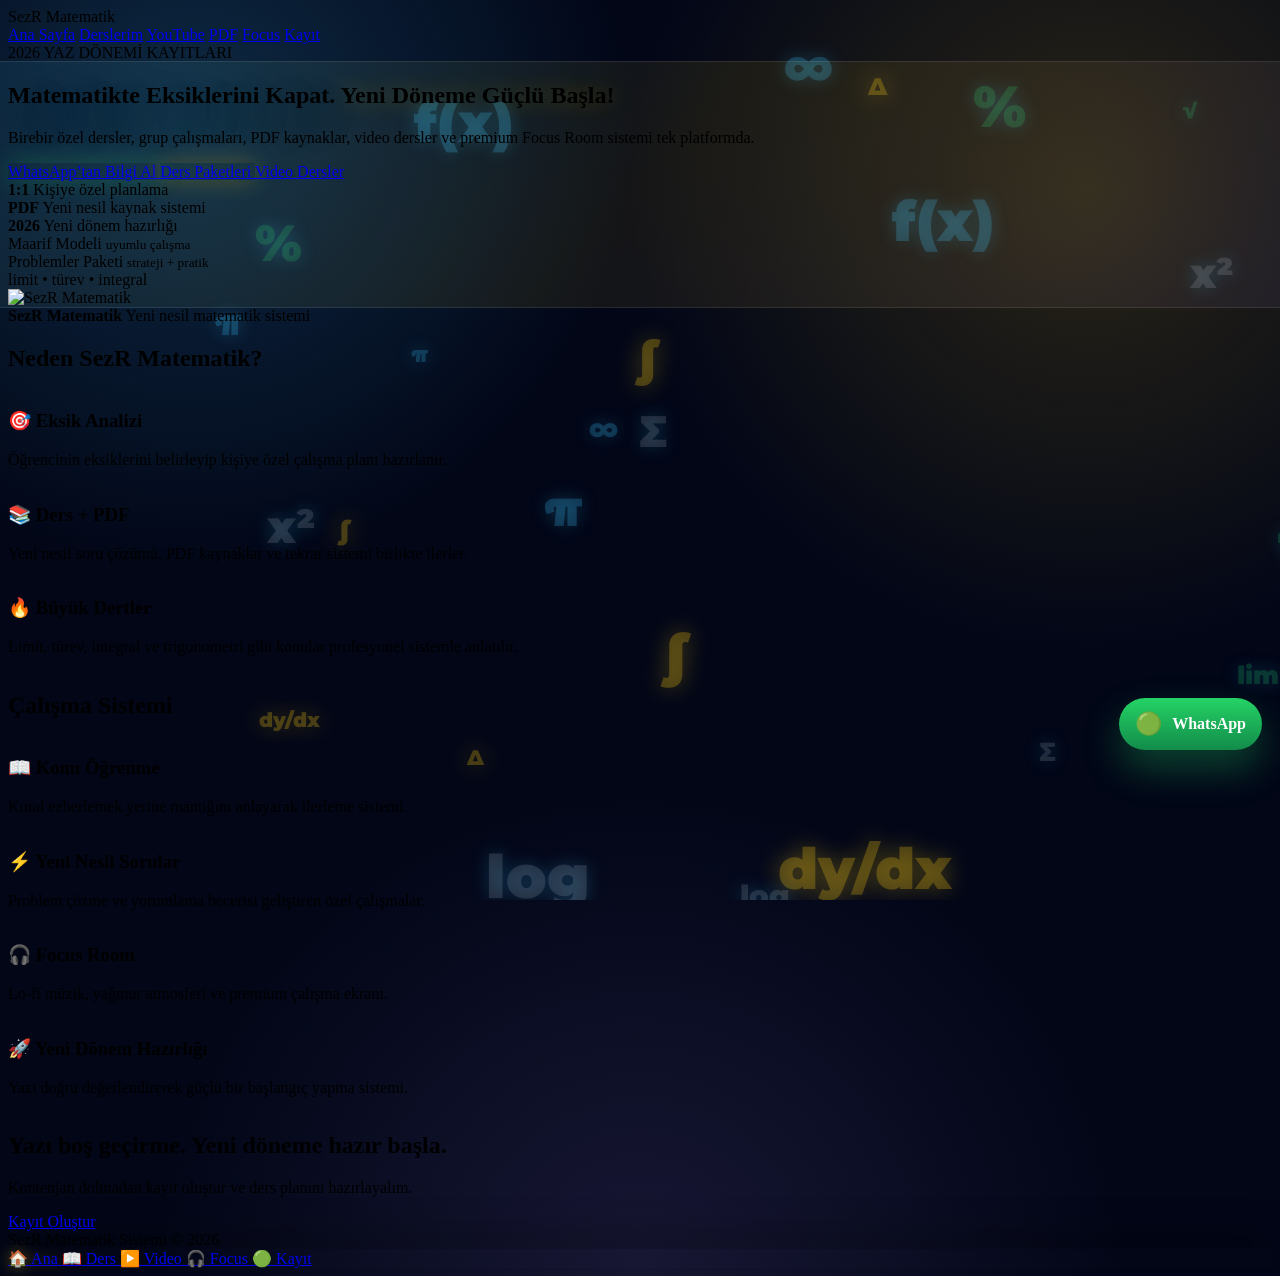
==== index.html @ 98def7a9 "Add files via upload" ====
<!DOCTYPE html>
<html lang="tr">
<head>
<meta charset="UTF-8">
<meta name="viewport" content="width=device-width, initial-scale=1.0">
<title>SezR Matematik | Premium Sistem</title>

<link rel="manifest" href="manifest.json">
<link rel="icon" type="image/png" href="favicon.png">

<meta name="theme-color" content="#020617">

<meta property="og:title" content="SezR Matematik | Yaz Dersleri">
<meta property="og:description" content="Matematikte eksiklerini kapat, yeni döneme güçlü başla.">
<meta property="og:type" content="website">

<link rel="preconnect" href="https://fonts.googleapis.com">
<link href="https://fonts.googleapis.com/css2?family=Inter:wght@400;600;700;800;900&family=Montserrat:wght@700;800;900&display=swap" rel="stylesheet">

<link rel="stylesheet" href="style.css">
<link rel="stylesheet" href="premium-upgrade.css">

</head>
<body>

<div class="container">

<header class="topbar">
<div class="logo">Sez<span>R</span> Matematik</div>

<nav class="nav">
<a class="active" href="index.html">Ana Sayfa</a>
<a href="dersler.html">Derslerim</a>
<a href="youtube.html">YouTube</a>
<a href="pdf.html">PDF</a>
<a href="focus.html">Focus</a>
<a href="iletisim.html">Kayıt</a>
</nav>
</header>

<section class="premium-hero hero">

<div class="hero-copy">

<div class="badge">
2026 YAZ DÖNEMİ KAYITLARI
</div>

<h1>
Matematikte Eksiklerini Kapat.
<span class="gold">Yeni Döneme Güçlü Başla!</span>
</h1>

<p class="lead">
Birebir özel dersler, grup çalışmaları, PDF kaynaklar,
video dersler ve premium Focus Room sistemi tek platformda.
</p>

<div class="actions">

<a class="btn green"
href="https://wa.me/905058266949?text=Merhaba%20SezR%20Matematik%20dersleri%20hakk%C4%B1nda%20bilgi%20almak%20istiyorum">
WhatsApp’tan Bilgi Al
</a>

<a class="btn gold" href="dersler.html">
Ders Paketleri
</a>

<a class="btn red" href="youtube.html">
Video Dersler
</a>

</div>

<div class="hero-trust">

<div class="trust-pill">
<b>1:1</b>
<span>Kişiye özel planlama</span>
</div>

<div class="trust-pill">
<b>PDF</b>
<span>Yeni nesil kaynak sistemi</span>
</div>

<div class="trust-pill">
<b>2026</b>
<span>Yeni dönem hazırlığı</span>
</div>

</div>

</div>

<div class="hero-visual">

<div class="math-halo"></div>

<div class="float-card one">
Maarif Modeli
<small>uyumlu çalışma</small>
</div>

<div class="float-card two">
Problemler Paketi
<small>strateji + pratik</small>
</div>

<div class="float-card three">
limit • türev • integral
</div>

<div class="profile-card">
<img src="profil.jpg" alt="SezR Matematik">

<div class="profile-caption">
<div>
<strong>SezR Matematik</strong>
<span>Yeni nesil matematik sistemi</span>
</div>

<div class="live-dot"></div>
</div>

</div>

</div>

</section>

<section class="home-section">

<h2 class="section-title">
Neden SezR Matematik?
</h2>

<div class="grid three">

<div class="card">
<h3>🎯 Eksik Analizi</h3>
<p>
Öğrencinin eksiklerini belirleyip kişiye özel çalışma planı hazırlanır.
</p>
</div>

<div class="card">
<h3>📚 Ders + PDF</h3>
<p>
Yeni nesil soru çözümü, PDF kaynaklar ve tekrar sistemi birlikte ilerler.
</p>
</div>

<div class="card">
<h3>🔥 Büyük Dertler</h3>
<p>
Limit, türev, integral ve trigonometri gibi konular profesyonel sistemle anlatılır.
</p>
</div>

</div>

</section>

<section class="home-section">

<h2 class="section-title">
Çalışma Sistemi
</h2>

<div class="grid two">

<div class="card">
<h3>📖 Konu Öğrenme</h3>
<p>
Kural ezberlemek yerine mantığını anlayarak ilerleme sistemi.
</p>
</div>

<div class="card">
<h3>⚡ Yeni Nesil Sorular</h3>
<p>
Problem çözme ve yorumlama becerisi geliştiren özel çalışmalar.
</p>
</div>

<div class="card">
<h3>🎧 Focus Room</h3>
<p>
Lo-fi müzik, yağmur atmosferi ve premium çalışma ekranı.
</p>
</div>

<div class="card">
<h3>🚀 Yeni Dönem Hazırlığı</h3>
<p>
Yazı doğru değerlendirerek güçlü bir başlangıç yapma sistemi.
</p>
</div>

</div>

</section>

<section class="home-section">

<div class="cta-band">

<div>
<h2>
Yazı boş geçirme.
Yeni döneme hazır başla.
</h2>

<p>
Kontenjan dolmadan kayıt oluştur ve ders planını hazırlayalım.
</p>
</div>

<div class="actions">
<a class="btn" href="iletisim.html">
Kayıt Oluştur
</a>
</div>

</div>

</section>

<footer class="footer">
SezR Matematik Sistemi © 2026
</footer>

</div>

<nav class="quick">

<a class="active" href="index.html">
<span>🏠</span>
Ana
</a>

<a href="dersler.html">
<span>📖</span>
Ders
</a>

<a href="youtube.html">
<span>▶️</span>
Video
</a>

<a href="focus.html">
<span>🎧</span>
Focus
</a>

<a href="iletisim.html">
<span>🟢</span>
Kayıt
</a>

</nav>

<script src="app.js"></script>
<script src="premium-upgrade.js"></script>

</body>
</html>
---- premium-upgrade.css ----
/* =========================================================
   SezR Matematik - Premium Upgrade Pack
   Mevcut style.css'i silmeden EK DOSYA olarak kullan.
   Dosya adı: premium-upgrade.css
   ========================================================= */

:root{
  --sezr-gold:#facc15;
  --sezr-blue:#38bdf8;
  --sezr-green:#25d366;
  --sezr-pink:#fb7185;
  --sezr-violet:#a78bfa;
}

/* sayfa arka planını daha sinematik yapar */
body{
  background:
    radial-gradient(circle at 15% 10%,rgba(56,189,248,.20),transparent 28%),
    radial-gradient(circle at 85% 15%,rgba(250,204,21,.16),transparent 30%),
    radial-gradient(circle at 50% 100%,rgba(167,139,250,.13),transparent 34%),
    #020617 !important;
}

/* premium matematik parçacıkları */
.sezr-particles{
  position:fixed;
  inset:0;
  pointer-events:none;
  z-index:0;
  overflow:hidden;
}

.sezr-particle{
  position:absolute;
  color:rgba(255,255,255,.12);
  font-family:Montserrat,Inter,sans-serif;
  font-weight:900;
  text-shadow:0 0 18px rgba(56,189,248,.22);
  animation:sezrFloat var(--dur,16s) ease-in-out infinite;
}

.sezr-particle.gold{color:rgba(250,204,21,.25)}
.sezr-particle.blue{color:rgba(56,189,248,.23)}
.sezr-particle.green{color:rgba(37,211,102,.20)}

@keyframes sezrFloat{
  0%,100%{transform:translate3d(0,0,0) rotate(0deg);opacity:.22}
  50%{transform:translate3d(var(--x,24px),var(--y,-36px),0) rotate(var(--r,12deg));opacity:.72}
}

/* mouse ışığı */
.sezr-mouse-glow{
  position:fixed;
  width:420px;
  height:420px;
  left:0;
  top:0;
  border-radius:50%;
  pointer-events:none;
  z-index:1;
  background:radial-gradient(circle,rgba(56,189,248,.16),rgba(250,204,21,.08),transparent 68%);
  filter:blur(18px);
  transform:translate(-50%,-50%);
  opacity:0;
  transition:opacity .35s ease;
}

/* hero alanı premium his */
.hero,
.premium-hero{
  position:relative;
  z-index:2;
}

.hero::before,
.premium-hero::before{
  content:"";
  position:absolute;
  inset:6% -4%;
  z-index:-1;
  border-radius:46px;
  background:linear-gradient(135deg,rgba(56,189,248,.10),rgba(250,204,21,.08),rgba(167,139,250,.08));
  border:1px solid rgba(255,255,255,.09);
  filter:blur(.2px);
}

/* başlık parıltısı */
h1{
  text-shadow:0 16px 52px rgba(0,0,0,.36);
}

.gold,
.logo span{
  text-shadow:0 0 24px rgba(250,204,21,.32);
}

/* kart hoverları */
.card,
.video-card,
.focus-video-stage,
.focus-control-card,
.focus-input-card,
.focus-library-card,
.focus-player-card,
.focus-side-panel,
.topbar,
.footer{
  position:relative;
  overflow:hidden;
}

.card::before,
.video-card::before,
.focus-video-stage::before,
.focus-control-card::before,
.focus-input-card::before,
.focus-library-card::before{
  content:"";
  position:absolute;
  inset:-2px;
  background:linear-gradient(120deg,transparent,rgba(250,204,21,.22),rgba(56,189,248,.18),transparent);
  opacity:0;
  transition:.35s;
  z-index:0;
}

.card:hover::before,
.video-card:hover::before,
.focus-video-stage:hover::before,
.focus-control-card:hover::before,
.focus-input-card:hover::before,
.focus-library-card:hover::before{
  opacity:1;
}

.card > *,
.video-card > *,
.focus-video-stage > *,
.focus-control-card > *,
.focus-input-card > *,
.focus-library-card > *{
  position:relative;
  z-index:1;
}

.card:hover,
.video-card:hover,
.focus-video-stage:hover,
.focus-control-card:hover,
.focus-input-card:hover,
.focus-library-card:hover{
  transform:translateY(-5px);
  border-color:rgba(250,204,21,.34)!important;
  box-shadow:0 24px 58px rgba(0,0,0,.38),0 0 30px rgba(56,189,248,.11)!important;
}

/* buton mikro animasyonları */
.btn,
.focus-btn,
.nav a,
.quick a,
.focus-input-line button{
  transition:transform .22s ease, filter .22s ease, box-shadow .22s ease!important;
}

.btn:hover,
.focus-btn:hover,
.nav a:hover,
.focus-input-line button:hover{
  transform:translateY(-2px) scale(1.025);
  filter:brightness(1.08);
}

.btn.green,
.focus-input-line button{
  box-shadow:0 0 24px rgba(37,211,102,.25)!important;
}

.btn.gold,
.focus-btn.main{
  box-shadow:0 0 24px rgba(250,204,21,.23)!important;
}

/* scroll reveal */
.sezr-reveal{
  opacity:0;
  transform:translateY(22px) scale(.985);
  transition:opacity .7s ease, transform .7s ease;
}

.sezr-reveal.sezr-visible{
  opacity:1;
  transform:translateY(0) scale(1);
}

/* mobil alt menüyü daha premium yapar */
.quick{
  box-shadow:0 -14px 34px rgba(0,0,0,.36);
}

.quick a.active{
  text-shadow:0 0 16px rgba(250,204,21,.35);
}

/* sticky whatsapp */
.sezr-wa-float{
  position:fixed;
  right:18px;
  bottom:150px;
  z-index:160;
  display:flex;
  align-items:center;
  gap:10px;
  text-decoration:none;
  color:white;
  background:linear-gradient(180deg,#25d366,#128c4a);
  padding:13px 16px;
  border-radius:999px;
  font-weight:900;
  box-shadow:0 18px 38px rgba(37,211,102,.30);
  animation:sezrPulse 2.6s ease-in-out infinite;
}

.sezr-wa-float span{font-size:22px}

@keyframes sezrPulse{
  0%,100%{transform:translateY(0)}
  50%{transform:translateY(-4px)}
}

/* focus room daha sinematik */
.focus-screen,
.focus-main-screen{
  box-shadow:inset 0 0 60px rgba(0,0,0,.45),0 26px 70px rgba(0,0,0,.35)!important;
}

.focus-screen::after,
.focus-main-screen::after{
  content:"";
  position:absolute;
  inset:0;
  pointer-events:none;
  background:linear-gradient(180deg,rgba(255,255,255,.06),transparent 26%,rgba(0,0,0,.18));
  mix-blend-mode:screen;
}

/* mobil düzen */
@media(max-width:900px){
  .sezr-wa-float{
    right:12px;
    bottom:72px;
    padding:11px 13px;
  }
  .sezr-wa-float b{display:none}
  .sezr-mouse-glow{display:none}
  .hero::before,.premium-hero::before{inset:0;border-radius:26px}
}
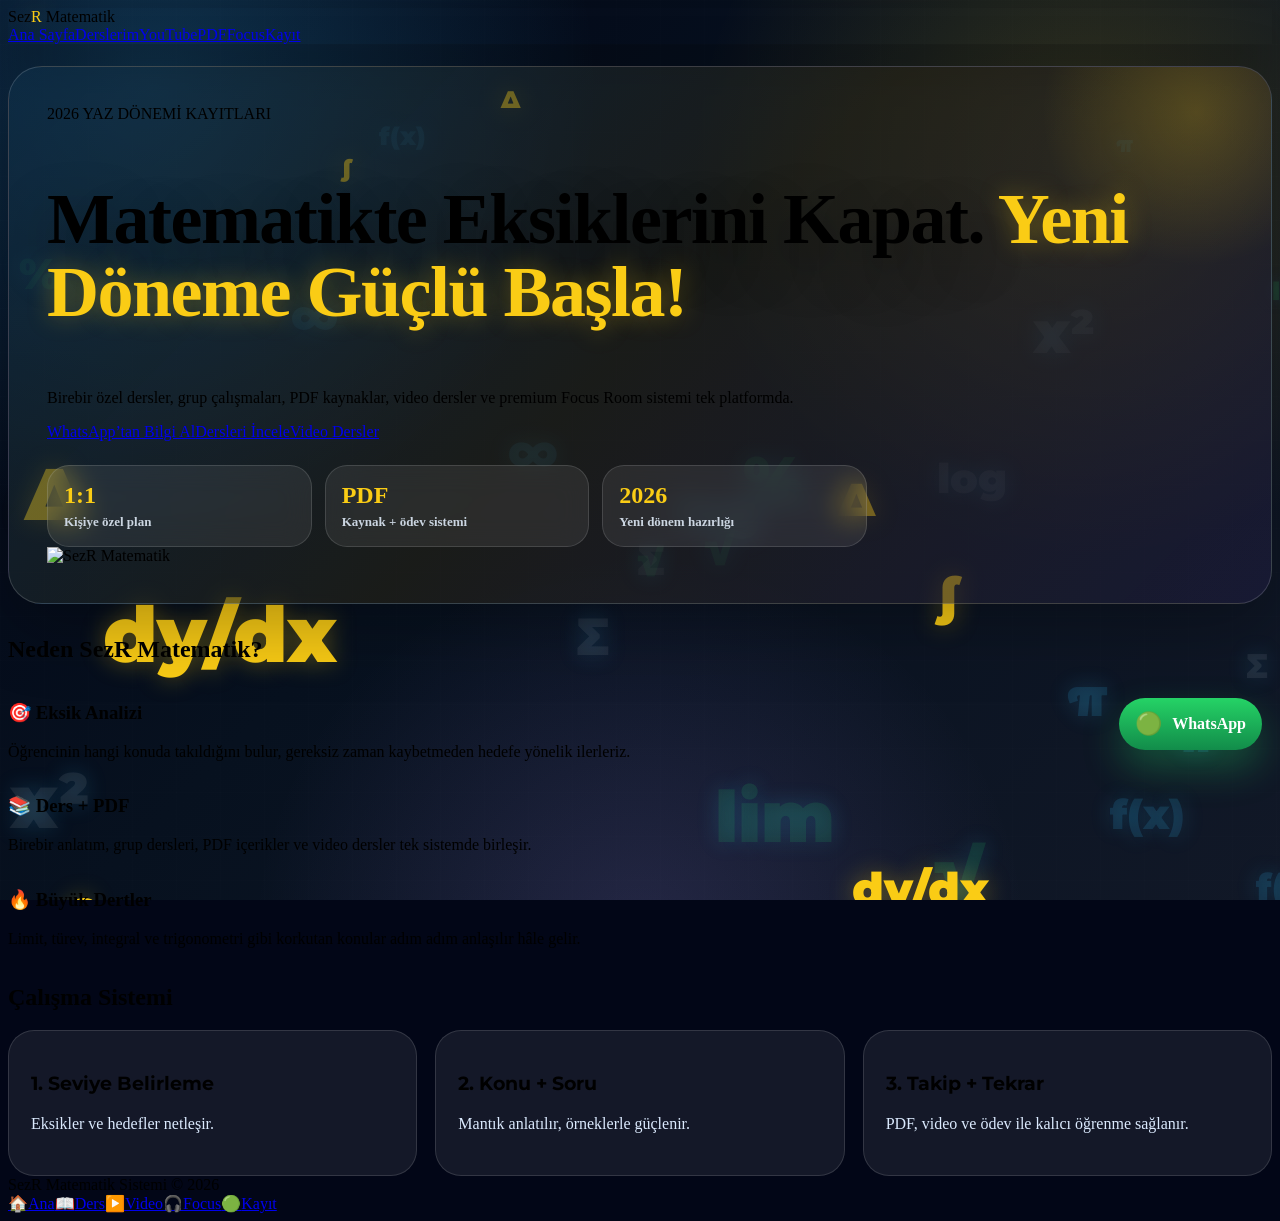
==== commit e042631a: "Add files via upload" ====
--- a/index.html
+++ b/index.html
@@ -1,270 +1,9 @@
-<!DOCTYPE html>
-<html lang="tr">
-<head>
-<meta charset="UTF-8">
-<meta name="viewport" content="width=device-width, initial-scale=1.0">
-<title>SezR Matematik | Premium Sistem</title>
-
-<link rel="manifest" href="manifest.json">
-<link rel="icon" type="image/png" href="favicon.png">
-
-<meta name="theme-color" content="#020617">
-
-<meta property="og:title" content="SezR Matematik | Yaz Dersleri">
-<meta property="og:description" content="Matematikte eksiklerini kapat, yeni döneme güçlü başla.">
-<meta property="og:type" content="website">
-
-<link rel="preconnect" href="https://fonts.googleapis.com">
-<link href="https://fonts.googleapis.com/css2?family=Inter:wght@400;600;700;800;900&family=Montserrat:wght@700;800;900&display=swap" rel="stylesheet">
-
-<link rel="stylesheet" href="style.css">
-<link rel="stylesheet" href="premium-upgrade.css">
-
-</head>
-<body>
-
-<div class="container">
-
-<header class="topbar">
-<div class="logo">Sez<span>R</span> Matematik</div>
-
-<nav class="nav">
-<a class="active" href="index.html">Ana Sayfa</a>
-<a href="dersler.html">Derslerim</a>
-<a href="youtube.html">YouTube</a>
-<a href="pdf.html">PDF</a>
-<a href="focus.html">Focus</a>
-<a href="iletisim.html">Kayıt</a>
-</nav>
-</header>
-
-<section class="premium-hero hero">
-
-<div class="hero-copy">
-
-<div class="badge">
-2026 YAZ DÖNEMİ KAYITLARI
-</div>
-
-<h1>
-Matematikte Eksiklerini Kapat.
-<span class="gold">Yeni Döneme Güçlü Başla!</span>
-</h1>
-
-<p class="lead">
-Birebir özel dersler, grup çalışmaları, PDF kaynaklar,
-video dersler ve premium Focus Room sistemi tek platformda.
-</p>
-
-<div class="actions">
-
-<a class="btn green"
-href="https://wa.me/905058266949?text=Merhaba%20SezR%20Matematik%20dersleri%20hakk%C4%B1nda%20bilgi%20almak%20istiyorum">
-WhatsApp’tan Bilgi Al
-</a>
-
-<a class="btn gold" href="dersler.html">
-Ders Paketleri
-</a>
-
-<a class="btn red" href="youtube.html">
-Video Dersler
-</a>
-
-</div>
-
-<div class="hero-trust">
-
-<div class="trust-pill">
-<b>1:1</b>
-<span>Kişiye özel planlama</span>
-</div>
-
-<div class="trust-pill">
-<b>PDF</b>
-<span>Yeni nesil kaynak sistemi</span>
-</div>
-
-<div class="trust-pill">
-<b>2026</b>
-<span>Yeni dönem hazırlığı</span>
-</div>
-
-</div>
-
-</div>
-
-<div class="hero-visual">
-
-<div class="math-halo"></div>
-
-<div class="float-card one">
-Maarif Modeli
-<small>uyumlu çalışma</small>
-</div>
-
-<div class="float-card two">
-Problemler Paketi
-<small>strateji + pratik</small>
-</div>
-
-<div class="float-card three">
-limit • türev • integral
-</div>
-
-<div class="profile-card">
-<img src="profil.jpg" alt="SezR Matematik">
-
-<div class="profile-caption">
-<div>
-<strong>SezR Matematik</strong>
-<span>Yeni nesil matematik sistemi</span>
-</div>
-
-<div class="live-dot"></div>
-</div>
-
-</div>
-
-</div>
-
-</section>
-
-<section class="home-section">
-
-<h2 class="section-title">
-Neden SezR Matematik?
-</h2>
-
-<div class="grid three">
-
-<div class="card">
-<h3>🎯 Eksik Analizi</h3>
-<p>
-Öğrencinin eksiklerini belirleyip kişiye özel çalışma planı hazırlanır.
-</p>
-</div>
-
-<div class="card">
-<h3>📚 Ders + PDF</h3>
-<p>
-Yeni nesil soru çözümü, PDF kaynaklar ve tekrar sistemi birlikte ilerler.
-</p>
-</div>
-
-<div class="card">
-<h3>🔥 Büyük Dertler</h3>
-<p>
-Limit, türev, integral ve trigonometri gibi konular profesyonel sistemle anlatılır.
-</p>
-</div>
-
-</div>
-
-</section>
-
-<section class="home-section">
-
-<h2 class="section-title">
-Çalışma Sistemi
-</h2>
-
-<div class="grid two">
-
-<div class="card">
-<h3>📖 Konu Öğrenme</h3>
-<p>
-Kural ezberlemek yerine mantığını anlayarak ilerleme sistemi.
-</p>
-</div>
-
-<div class="card">
-<h3>⚡ Yeni Nesil Sorular</h3>
-<p>
-Problem çözme ve yorumlama becerisi geliştiren özel çalışmalar.
-</p>
-</div>
-
-<div class="card">
-<h3>🎧 Focus Room</h3>
-<p>
-Lo-fi müzik, yağmur atmosferi ve premium çalışma ekranı.
-</p>
-</div>
-
-<div class="card">
-<h3>🚀 Yeni Dönem Hazırlığı</h3>
-<p>
-Yazı doğru değerlendirerek güçlü bir başlangıç yapma sistemi.
-</p>
-</div>
-
-</div>
-
-</section>
-
-<section class="home-section">
-
-<div class="cta-band">
-
-<div>
-<h2>
-Yazı boş geçirme.
-Yeni döneme hazır başla.
-</h2>
-
-<p>
-Kontenjan dolmadan kayıt oluştur ve ders planını hazırlayalım.
-</p>
-</div>
-
-<div class="actions">
-<a class="btn" href="iletisim.html">
-Kayıt Oluştur
-</a>
-</div>
-
-</div>
-
-</section>
-
-<footer class="footer">
-SezR Matematik Sistemi © 2026
-</footer>
-
-</div>
-
-<nav class="quick">
-
-<a class="active" href="index.html">
-<span>🏠</span>
-Ana
-</a>
-
-<a href="dersler.html">
-<span>📖</span>
-Ders
-</a>
-
-<a href="youtube.html">
-<span>▶️</span>
-Video
-</a>
-
-<a href="focus.html">
-<span>🎧</span>
-Focus
-</a>
-
-<a href="iletisim.html">
-<span>🟢</span>
-Kayıt
-</a>
-
-</nav>
-
-<script src="app.js"></script>
-<script src="premium-upgrade.js"></script>
-
-</body>
-</html>
+<!DOCTYPE html><html lang="tr"><head><meta charset="UTF-8"><meta name="viewport" content="width=device-width, initial-scale=1.0">
+<title>SezR Matematik | Ana Sayfa</title><link rel="manifest" href="manifest.json"><link rel="icon" type="image/png" href="favicon.png"><meta name="theme-color" content="#020617">
+<meta property="og:title" content="SezR Matematik | Yaz Dersleri"><meta property="og:description" content="Matematikte eksiklerini kapat, yeni döneme güçlü başla."><meta property="og:type" content="website">
+<link rel="preconnect" href="https://fonts.googleapis.com"><link href="https://fonts.googleapis.com/css2?family=Inter:wght@400;600;700;800;900&family=Montserrat:wght@700;800;900&display=swap" rel="stylesheet">
+<link rel="stylesheet" href="style.css"><link rel="stylesheet" href="premium-upgrade.css"></head><body><div class="container"><header class="topbar"><div class="logo">Sez<span>R</span> Matematik</div><nav class="nav"><a class="active" href="index.html">Ana Sayfa</a><a class="" href="dersler.html">Derslerim</a><a class="" href="youtube.html">YouTube</a><a class="" href="pdf.html">PDF</a><a class="" href="focus.html">Focus</a><a class="" href="iletisim.html">Kayıt</a></nav></header>
+<section class="hero page-hero"><div class="hero-copy"><div class="badge">2026 YAZ DÖNEMİ KAYITLARI</div><h1>Matematikte Eksiklerini Kapat. <span class="gold">Yeni Döneme Güçlü Başla!</span></h1><p class="lead">Birebir özel dersler, grup çalışmaları, PDF kaynaklar, video dersler ve premium Focus Room sistemi tek platformda.</p><div class="actions"><a class="btn green" href="https://wa.me/905058266949?text=Merhaba%20SezR%20Matematik%20dersleri%20hakk%C4%B1nda%20bilgi%20almak%20istiyorum">WhatsApp’tan Bilgi Al</a><a class="btn" href="dersler.html">Dersleri İncele</a><a class="btn red" href="youtube.html">Video Dersler</a></div><div class="hero-stats"><div class="stat"><b>1:1</b><span>Kişiye özel plan</span></div><div class="stat"><b>PDF</b><span>Kaynak + ödev sistemi</span></div><div class="stat"><b>2026</b><span>Yeni dönem hazırlığı</span></div></div></div><div class="hero-visual"><div class="profile-wrap"><img src="profil.jpg" alt="SezR Matematik"></div></div></section>
+<section><h2 class="section-title">Neden SezR Matematik?</h2><div class="grid three"><div class="card"><h3>🎯 Eksik Analizi</h3><p>Öğrencinin hangi konuda takıldığını bulur, gereksiz zaman kaybetmeden hedefe yönelik ilerleriz.</p></div><div class="card"><h3>📚 Ders + PDF</h3><p>Birebir anlatım, grup dersleri, PDF içerikler ve video dersler tek sistemde birleşir.</p></div><div class="card"><h3>🔥 Büyük Dertler</h3><p>Limit, türev, integral ve trigonometri gibi korkutan konular adım adım anlaşılır hâle gelir.</p></div></div></section>
+<section><h2 class="section-title">Çalışma Sistemi</h2><div class="premium-mini-grid"><div class="premium-mini"><h3>1. Seviye Belirleme</h3><p>Eksikler ve hedefler netleşir.</p></div><div class="premium-mini"><h3>2. Konu + Soru</h3><p>Mantık anlatılır, örneklerle güçlenir.</p></div><div class="premium-mini"><h3>3. Takip + Tekrar</h3><p>PDF, video ve ödev ile kalıcı öğrenme sağlanır.</p></div></div></section>
+<footer class="footer">SezR Matematik Sistemi © 2026</footer></div><nav class="quick"><a class="active" href="index.html"><span>🏠</span>Ana</a><a class="" href="dersler.html"><span>📖</span>Ders</a><a class="" href="youtube.html"><span>▶️</span>Video</a><a class="" href="focus.html"><span>🎧</span>Focus</a><a class="" href="iletisim.html"><span>🟢</span>Kayıt</a></nav><script src="app.js"></script><script src="premium-upgrade.js"></script></body></html>
--- a/premium-upgrade.css
+++ b/premium-upgrade.css
@@ -1,257 +1,27 @@
-/* =========================================================
-   SezR Matematik - Premium Upgrade Pack
-   Mevcut style.css'i silmeden EK DOSYA olarak kullan.
-   Dosya adı: premium-upgrade.css
-   ========================================================= */
-
-:root{
-  --sezr-gold:#facc15;
-  --sezr-blue:#38bdf8;
-  --sezr-green:#25d366;
-  --sezr-pink:#fb7185;
-  --sezr-violet:#a78bfa;
-}
-
-/* sayfa arka planını daha sinematik yapar */
-body{
-  background:
-    radial-gradient(circle at 15% 10%,rgba(56,189,248,.20),transparent 28%),
-    radial-gradient(circle at 85% 15%,rgba(250,204,21,.16),transparent 30%),
-    radial-gradient(circle at 50% 100%,rgba(167,139,250,.13),transparent 34%),
-    #020617 !important;
-}
-
-/* premium matematik parçacıkları */
-.sezr-particles{
-  position:fixed;
-  inset:0;
-  pointer-events:none;
-  z-index:0;
-  overflow:hidden;
-}
-
-.sezr-particle{
-  position:absolute;
-  color:rgba(255,255,255,.12);
-  font-family:Montserrat,Inter,sans-serif;
-  font-weight:900;
-  text-shadow:0 0 18px rgba(56,189,248,.22);
-  animation:sezrFloat var(--dur,16s) ease-in-out infinite;
-}
-
-.sezr-particle.gold{color:rgba(250,204,21,.25)}
-.sezr-particle.blue{color:rgba(56,189,248,.23)}
-.sezr-particle.green{color:rgba(37,211,102,.20)}
-
-@keyframes sezrFloat{
-  0%,100%{transform:translate3d(0,0,0) rotate(0deg);opacity:.22}
-  50%{transform:translate3d(var(--x,24px),var(--y,-36px),0) rotate(var(--r,12deg));opacity:.72}
-}
-
-/* mouse ışığı */
-.sezr-mouse-glow{
-  position:fixed;
-  width:420px;
-  height:420px;
-  left:0;
-  top:0;
-  border-radius:50%;
-  pointer-events:none;
-  z-index:1;
-  background:radial-gradient(circle,rgba(56,189,248,.16),rgba(250,204,21,.08),transparent 68%);
-  filter:blur(18px);
-  transform:translate(-50%,-50%);
-  opacity:0;
-  transition:opacity .35s ease;
-}
-
-/* hero alanı premium his */
-.hero,
-.premium-hero{
-  position:relative;
-  z-index:2;
-}
-
-.hero::before,
-.premium-hero::before{
-  content:"";
-  position:absolute;
-  inset:6% -4%;
-  z-index:-1;
-  border-radius:46px;
-  background:linear-gradient(135deg,rgba(56,189,248,.10),rgba(250,204,21,.08),rgba(167,139,250,.08));
-  border:1px solid rgba(255,255,255,.09);
-  filter:blur(.2px);
-}
-
-/* başlık parıltısı */
-h1{
-  text-shadow:0 16px 52px rgba(0,0,0,.36);
-}
-
-.gold,
-.logo span{
-  text-shadow:0 0 24px rgba(250,204,21,.32);
-}
-
-/* kart hoverları */
-.card,
-.video-card,
-.focus-video-stage,
-.focus-control-card,
-.focus-input-card,
-.focus-library-card,
-.focus-player-card,
-.focus-side-panel,
-.topbar,
-.footer{
-  position:relative;
-  overflow:hidden;
-}
-
-.card::before,
-.video-card::before,
-.focus-video-stage::before,
-.focus-control-card::before,
-.focus-input-card::before,
-.focus-library-card::before{
-  content:"";
-  position:absolute;
-  inset:-2px;
-  background:linear-gradient(120deg,transparent,rgba(250,204,21,.22),rgba(56,189,248,.18),transparent);
-  opacity:0;
-  transition:.35s;
-  z-index:0;
-}
-
-.card:hover::before,
-.video-card:hover::before,
-.focus-video-stage:hover::before,
-.focus-control-card:hover::before,
-.focus-input-card:hover::before,
-.focus-library-card:hover::before{
-  opacity:1;
-}
-
-.card > *,
-.video-card > *,
-.focus-video-stage > *,
-.focus-control-card > *,
-.focus-input-card > *,
-.focus-library-card > *{
-  position:relative;
-  z-index:1;
-}
-
-.card:hover,
-.video-card:hover,
-.focus-video-stage:hover,
-.focus-control-card:hover,
-.focus-input-card:hover,
-.focus-library-card:hover{
-  transform:translateY(-5px);
-  border-color:rgba(250,204,21,.34)!important;
-  box-shadow:0 24px 58px rgba(0,0,0,.38),0 0 30px rgba(56,189,248,.11)!important;
-}
-
-/* buton mikro animasyonları */
-.btn,
-.focus-btn,
-.nav a,
-.quick a,
-.focus-input-line button{
-  transition:transform .22s ease, filter .22s ease, box-shadow .22s ease!important;
-}
-
-.btn:hover,
-.focus-btn:hover,
-.nav a:hover,
-.focus-input-line button:hover{
-  transform:translateY(-2px) scale(1.025);
-  filter:brightness(1.08);
-}
-
-.btn.green,
-.focus-input-line button{
-  box-shadow:0 0 24px rgba(37,211,102,.25)!important;
-}
-
-.btn.gold,
-.focus-btn.main{
-  box-shadow:0 0 24px rgba(250,204,21,.23)!important;
-}
-
-/* scroll reveal */
-.sezr-reveal{
-  opacity:0;
-  transform:translateY(22px) scale(.985);
-  transition:opacity .7s ease, transform .7s ease;
-}
-
-.sezr-reveal.sezr-visible{
-  opacity:1;
-  transform:translateY(0) scale(1);
-}
-
-/* mobil alt menüyü daha premium yapar */
-.quick{
-  box-shadow:0 -14px 34px rgba(0,0,0,.36);
-}
-
-.quick a.active{
-  text-shadow:0 0 16px rgba(250,204,21,.35);
-}
-
-/* sticky whatsapp */
-.sezr-wa-float{
-  position:fixed;
-  right:18px;
-  bottom:150px;
-  z-index:160;
-  display:flex;
-  align-items:center;
-  gap:10px;
-  text-decoration:none;
-  color:white;
-  background:linear-gradient(180deg,#25d366,#128c4a);
-  padding:13px 16px;
-  border-radius:999px;
-  font-weight:900;
-  box-shadow:0 18px 38px rgba(37,211,102,.30);
-  animation:sezrPulse 2.6s ease-in-out infinite;
-}
-
-.sezr-wa-float span{font-size:22px}
-
-@keyframes sezrPulse{
-  0%,100%{transform:translateY(0)}
-  50%{transform:translateY(-4px)}
-}
-
-/* focus room daha sinematik */
-.focus-screen,
-.focus-main-screen{
-  box-shadow:inset 0 0 60px rgba(0,0,0,.45),0 26px 70px rgba(0,0,0,.35)!important;
-}
-
-.focus-screen::after,
-.focus-main-screen::after{
-  content:"";
-  position:absolute;
-  inset:0;
-  pointer-events:none;
-  background:linear-gradient(180deg,rgba(255,255,255,.06),transparent 26%,rgba(0,0,0,.18));
-  mix-blend-mode:screen;
-}
-
-/* mobil düzen */
-@media(max-width:900px){
-  .sezr-wa-float{
-    right:12px;
-    bottom:72px;
-    padding:11px 13px;
-  }
-  .sezr-wa-float b{display:none}
-  .sezr-mouse-glow{display:none}
-  .hero::before,.premium-hero::before{inset:0;border-radius:26px}
-}
+/* SezR Matematik - Tüm Sayfalar Premium Ortak Katman */
+:root{--sezr-gold:#facc15;--sezr-blue:#38bdf8;--sezr-green:#25d366;--sezr-red:#ef4444}
+body{background:#020617!important}
+body:before{content:"";position:fixed;inset:0;z-index:-5;background:radial-gradient(circle at 12% 10%,rgba(56,189,248,.24),transparent 32%),radial-gradient(circle at 85% 18%,rgba(250,204,21,.18),transparent 30%),radial-gradient(circle at 50% 105%,rgba(167,139,250,.16),transparent 34%),linear-gradient(135deg,#020617,#07111f 45%,#111827)!important}
+body:after{content:"";position:fixed;inset:0;z-index:-4;background-image:linear-gradient(rgba(255,255,255,.035) 1px,transparent 1px),linear-gradient(90deg,rgba(255,255,255,.035) 1px,transparent 1px);background-size:44px 44px;opacity:.22}
+.sezr-particles{position:fixed;inset:0;pointer-events:none;z-index:-3;overflow:hidden}
+.sezr-particle{position:absolute;font-family:Montserrat,Inter,sans-serif;font-weight:900;color:rgba(255,255,255,.075);text-shadow:0 0 22px rgba(56,189,248,.18);animation:sezrFloat var(--dur,15s) ease-in-out infinite}
+.sezr-particle.gold{color:rgba(250,204,21,.16)}.sezr-particle.blue{color:rgba(56,189,248,.14)}.sezr-particle.green{color:rgba(37,211,102,.13)}
+@keyframes sezrFloat{0%,100%{transform:translate3d(0,0,0) rotate(0deg);opacity:.32}50%{transform:translate3d(var(--x,30px),var(--y,-45px),0) rotate(var(--r,14deg));opacity:.85}}
+.sezr-mouse-glow{position:fixed;width:420px;height:420px;border-radius:50%;pointer-events:none;z-index:1;background:radial-gradient(circle,rgba(56,189,248,.16),rgba(250,204,21,.08),transparent 70%);filter:blur(20px);transform:translate(-50%,-50%);opacity:0;transition:opacity .3s}
+.container{position:relative;z-index:3}.topbar{box-shadow:0 20px 50px rgba(0,0,0,.30)!important}.logo span,.gold{color:var(--sezr-gold)!important;text-shadow:0 0 25px rgba(250,204,21,.35)}
+.page-hero{position:relative;margin:22px 0 32px;padding:38px;border-radius:34px;background:linear-gradient(135deg,rgba(56,189,248,.14),rgba(250,204,21,.09),rgba(167,139,250,.10)),rgba(2,6,23,.58);border:1px solid rgba(255,255,255,.16);overflow:hidden;box-shadow:0 24px 70px rgba(0,0,0,.28)}
+.page-hero:before{content:"";position:absolute;right:-80px;top:-110px;width:310px;height:310px;border-radius:50%;background:radial-gradient(circle,rgba(250,204,21,.22),transparent 70%)}
+.page-hero h1{font-size:clamp(38px,6vw,72px);line-height:1.02;letter-spacing:-1.5px;text-shadow:0 20px 55px rgba(0,0,0,.42)}
+.page-hero .lead{max-width:850px}.page-badge{display:inline-flex;gap:8px;align-items:center;padding:10px 15px;border-radius:999px;background:rgba(250,204,21,.12);border:1px solid rgba(250,204,21,.38);color:var(--sezr-gold);font-weight:900;margin-bottom:16px}.page-badge:before{content:"✦"}
+.hero-stats{display:grid;grid-template-columns:repeat(3,minmax(0,1fr));gap:13px;margin-top:24px;max-width:820px}.stat{padding:16px;border-radius:22px;background:rgba(255,255,255,.075);border:1px solid rgba(255,255,255,.13);backdrop-filter:blur(14px)}.stat b{display:block;font-size:24px;color:var(--sezr-gold)}.stat span{display:block;font-size:13px;color:#cbd5e1;margin-top:5px;font-weight:800}
+.card,.video-card,.focus-stage-card,.focus-control-studio,.focus-option-card,.focus-youtube-card,.focus-mode-card,.footer{position:relative;overflow:hidden;transition:transform .28s ease,box-shadow .28s ease,border-color .28s ease}
+.card:before,.video-card:before,.focus-stage-card:before,.focus-control-studio:before,.focus-option-card:before,.focus-youtube-card:before,.focus-mode-card:before{content:"";position:absolute;inset:-2px;background:linear-gradient(120deg,transparent,rgba(250,204,21,.22),rgba(56,189,248,.18),transparent);opacity:0;transition:.35s}
+.card:hover:before,.video-card:hover:before,.focus-stage-card:hover:before,.focus-control-studio:hover:before,.focus-option-card:hover:before,.focus-youtube-card:hover:before,.focus-mode-card:hover:before{opacity:1}
+.card>*,.video-card>*,.focus-stage-card>*,.focus-control-studio>*,.focus-option-card>*,.focus-youtube-card>*,.focus-mode-card>*{position:relative;z-index:1}
+.card:hover,.video-card:hover,.focus-stage-card:hover,.focus-control-studio:hover,.focus-option-card:hover,.focus-youtube-card:hover,.focus-mode-card:hover{transform:translateY(-6px);border-color:rgba(250,204,21,.38)!important;box-shadow:0 26px 60px rgba(0,0,0,.36),0 0 30px rgba(56,189,248,.12)!important}
+.btn,.focus-btn,.studio-btn,.nav a,.quick a,.focus-input-row button{transition:transform .22s ease,filter .22s ease,box-shadow .22s ease!important}
+.btn:hover,.focus-btn:hover,.studio-btn:hover,.nav a:hover,.focus-input-row button:hover{transform:translateY(-2px) scale(1.025);filter:brightness(1.08)}
+.sezr-reveal{opacity:0;transform:translateY(22px) scale(.985);transition:opacity .7s ease,transform .7s ease}.sezr-reveal.sezr-visible{opacity:1;transform:translateY(0) scale(1)}
+.sezr-wa-float{position:fixed;right:18px;bottom:150px;z-index:160;display:flex;align-items:center;gap:10px;text-decoration:none;color:white;background:linear-gradient(180deg,#25d366,#128c4a);padding:13px 16px;border-radius:999px;font-weight:900;box-shadow:0 18px 38px rgba(37,211,102,.30);animation:sezrPulse 2.6s ease-in-out infinite}.sezr-wa-float span{font-size:22px}@keyframes sezrPulse{50%{transform:translateY(-4px)}}
+.premium-mini-grid{display:grid;grid-template-columns:repeat(3,minmax(0,1fr));gap:18px;margin-top:18px}.premium-mini{padding:22px;border-radius:26px;background:rgba(255,255,255,.075);border:1px solid rgba(255,255,255,.13)}.premium-mini h3{font-family:Montserrat,Inter,sans-serif;margin-bottom:8px}.premium-mini p{color:#dbeafe;line-height:1.6}
+@media(max-width:900px){.page-hero{padding:24px;border-radius:26px;text-align:center}.hero-stats,.premium-mini-grid{grid-template-columns:1fr}.sezr-wa-float{right:12px;bottom:72px;padding:11px 13px}.sezr-wa-float b{display:none}.sezr-mouse-glow{display:none}}
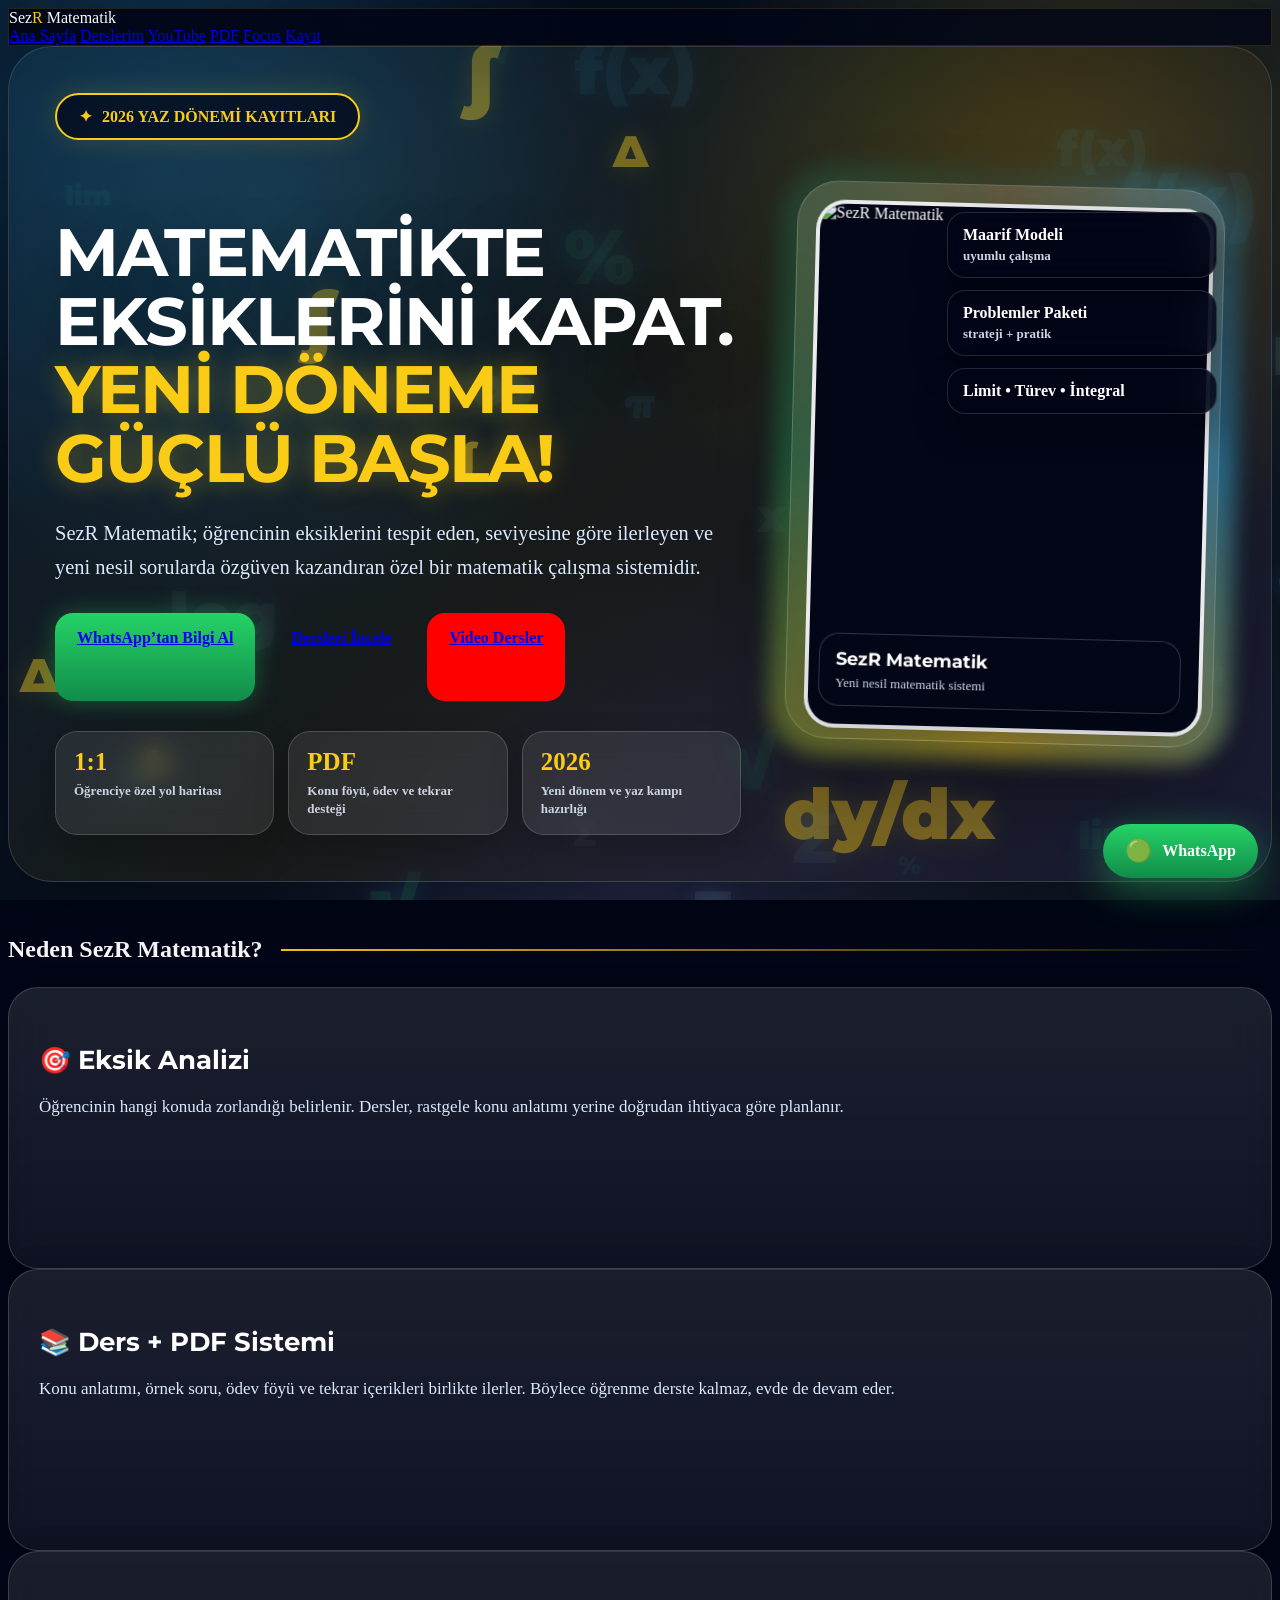
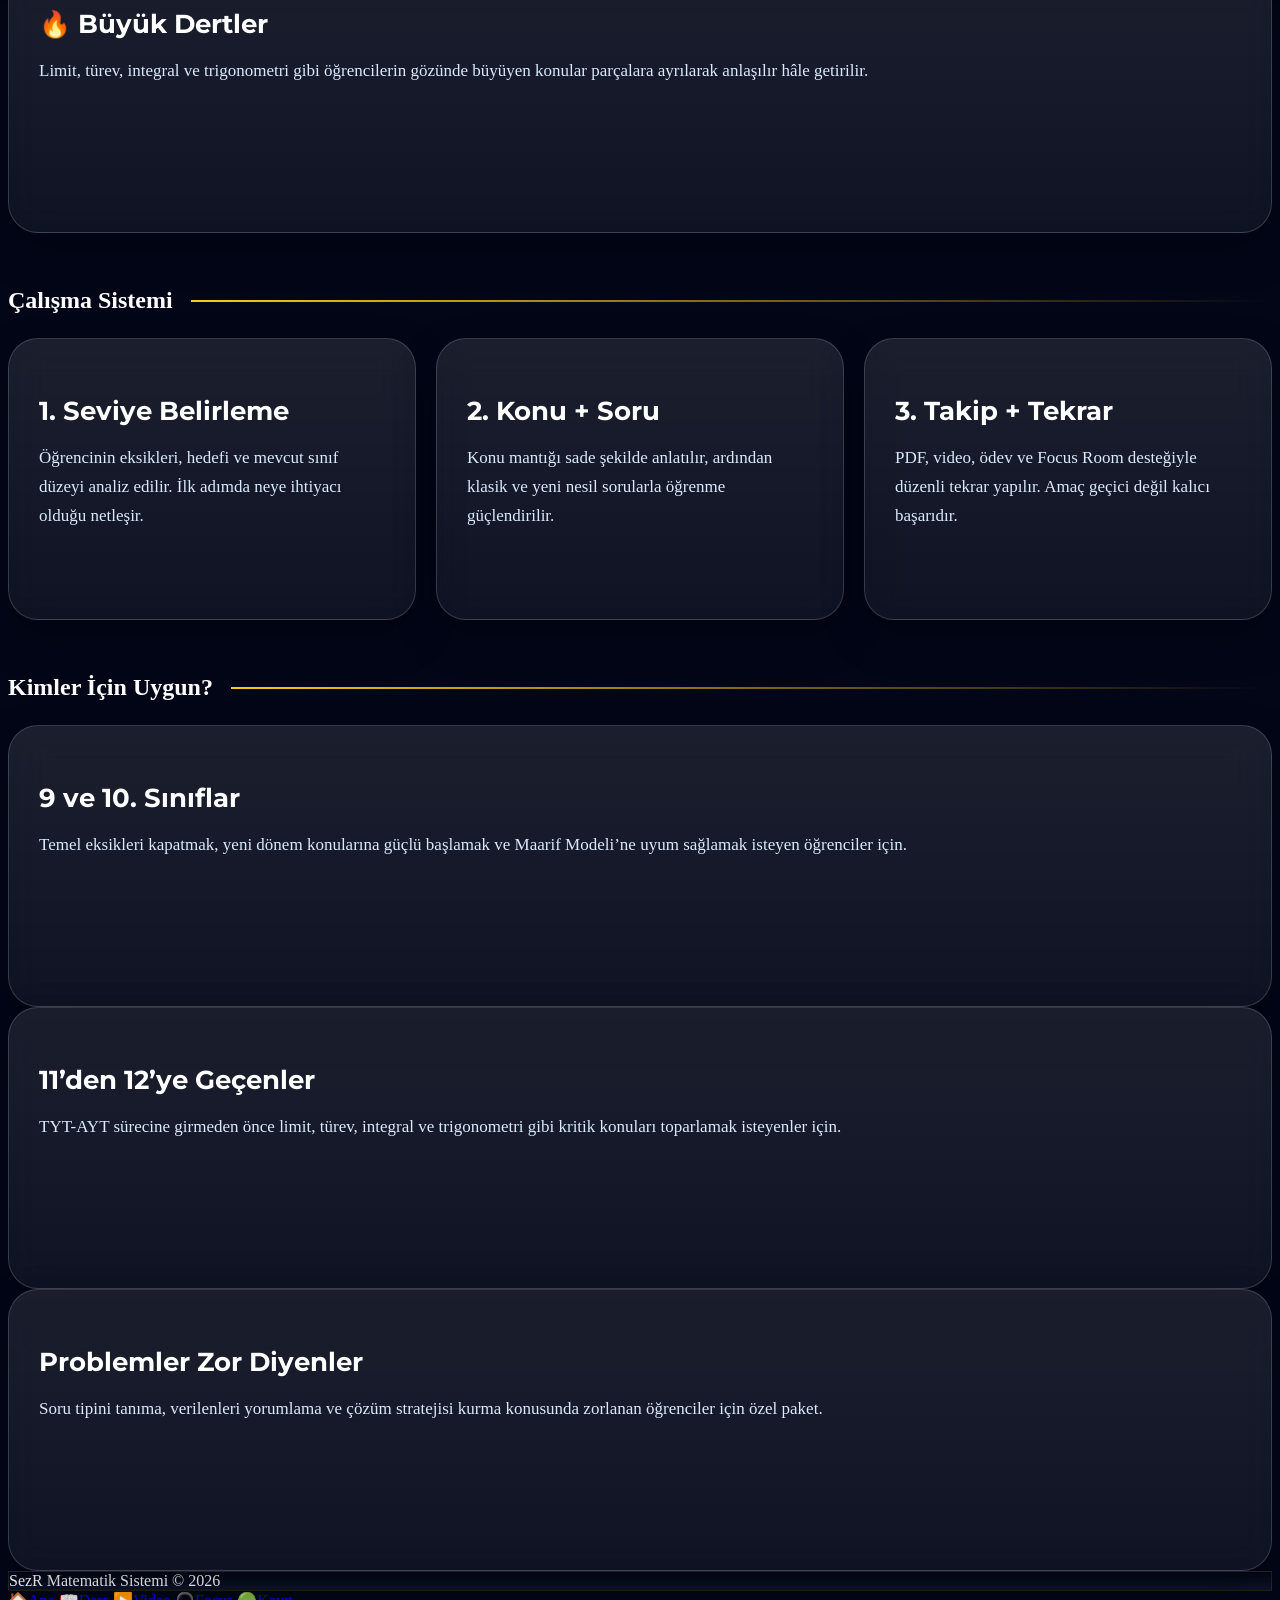
==== commit da5533b0: "Add files via upload" ====
--- a/index.html
+++ b/index.html
@@ -1,9 +1,673 @@
-<!DOCTYPE html><html lang="tr"><head><meta charset="UTF-8"><meta name="viewport" content="width=device-width, initial-scale=1.0">
-<title>SezR Matematik | Ana Sayfa</title><link rel="manifest" href="manifest.json"><link rel="icon" type="image/png" href="favicon.png"><meta name="theme-color" content="#020617">
-<meta property="og:title" content="SezR Matematik | Yaz Dersleri"><meta property="og:description" content="Matematikte eksiklerini kapat, yeni döneme güçlü başla."><meta property="og:type" content="website">
-<link rel="preconnect" href="https://fonts.googleapis.com"><link href="https://fonts.googleapis.com/css2?family=Inter:wght@400;600;700;800;900&family=Montserrat:wght@700;800;900&display=swap" rel="stylesheet">
-<link rel="stylesheet" href="style.css"><link rel="stylesheet" href="premium-upgrade.css"></head><body><div class="container"><header class="topbar"><div class="logo">Sez<span>R</span> Matematik</div><nav class="nav"><a class="active" href="index.html">Ana Sayfa</a><a class="" href="dersler.html">Derslerim</a><a class="" href="youtube.html">YouTube</a><a class="" href="pdf.html">PDF</a><a class="" href="focus.html">Focus</a><a class="" href="iletisim.html">Kayıt</a></nav></header>
-<section class="hero page-hero"><div class="hero-copy"><div class="badge">2026 YAZ DÖNEMİ KAYITLARI</div><h1>Matematikte Eksiklerini Kapat. <span class="gold">Yeni Döneme Güçlü Başla!</span></h1><p class="lead">Birebir özel dersler, grup çalışmaları, PDF kaynaklar, video dersler ve premium Focus Room sistemi tek platformda.</p><div class="actions"><a class="btn green" href="https://wa.me/905058266949?text=Merhaba%20SezR%20Matematik%20dersleri%20hakk%C4%B1nda%20bilgi%20almak%20istiyorum">WhatsApp’tan Bilgi Al</a><a class="btn" href="dersler.html">Dersleri İncele</a><a class="btn red" href="youtube.html">Video Dersler</a></div><div class="hero-stats"><div class="stat"><b>1:1</b><span>Kişiye özel plan</span></div><div class="stat"><b>PDF</b><span>Kaynak + ödev sistemi</span></div><div class="stat"><b>2026</b><span>Yeni dönem hazırlığı</span></div></div></div><div class="hero-visual"><div class="profile-wrap"><img src="profil.jpg" alt="SezR Matematik"></div></div></section>
-<section><h2 class="section-title">Neden SezR Matematik?</h2><div class="grid three"><div class="card"><h3>🎯 Eksik Analizi</h3><p>Öğrencinin hangi konuda takıldığını bulur, gereksiz zaman kaybetmeden hedefe yönelik ilerleriz.</p></div><div class="card"><h3>📚 Ders + PDF</h3><p>Birebir anlatım, grup dersleri, PDF içerikler ve video dersler tek sistemde birleşir.</p></div><div class="card"><h3>🔥 Büyük Dertler</h3><p>Limit, türev, integral ve trigonometri gibi korkutan konular adım adım anlaşılır hâle gelir.</p></div></div></section>
-<section><h2 class="section-title">Çalışma Sistemi</h2><div class="premium-mini-grid"><div class="premium-mini"><h3>1. Seviye Belirleme</h3><p>Eksikler ve hedefler netleşir.</p></div><div class="premium-mini"><h3>2. Konu + Soru</h3><p>Mantık anlatılır, örneklerle güçlenir.</p></div><div class="premium-mini"><h3>3. Takip + Tekrar</h3><p>PDF, video ve ödev ile kalıcı öğrenme sağlanır.</p></div></div></section>
-<footer class="footer">SezR Matematik Sistemi © 2026</footer></div><nav class="quick"><a class="active" href="index.html"><span>🏠</span>Ana</a><a class="" href="dersler.html"><span>📖</span>Ders</a><a class="" href="youtube.html"><span>▶️</span>Video</a><a class="" href="focus.html"><span>🎧</span>Focus</a><a class="" href="iletisim.html"><span>🟢</span>Kayıt</a></nav><script src="app.js"></script><script src="premium-upgrade.js"></script></body></html>+<!DOCTYPE html>
+<html lang="tr">
+<head>
+<meta charset="UTF-8">
+<meta name="viewport" content="width=device-width, initial-scale=1.0">
+<title>SezR Matematik | Ana Sayfa</title>
+
+<link rel="manifest" href="manifest.json">
+<link rel="icon" type="image/png" href="favicon.png">
+<meta name="theme-color" content="#020617">
+
+<link rel="preconnect" href="https://fonts.googleapis.com">
+<link href="https://fonts.googleapis.com/css2?family=Inter:wght@400;600;700;800;900&family=Montserrat:wght@700;800;900&display=swap" rel="stylesheet">
+<link rel="stylesheet" href="style.css">
+
+<style>
+/* ===============================
+   SEZR ANA SAYFA TAM DÜZELTİLMİŞ
+   Tek dosya index düzeltmesi
+================================ */
+
+body{
+  background:#020617!important;
+  color:white!important;
+}
+
+body::before{
+  content:""!important;
+  position:fixed!important;
+  inset:0!important;
+  z-index:-5!important;
+  background:
+    radial-gradient(circle at 12% 10%,rgba(56,189,248,.24),transparent 32%),
+    radial-gradient(circle at 85% 18%,rgba(250,204,21,.18),transparent 30%),
+    radial-gradient(circle at 50% 105%,rgba(167,139,250,.16),transparent 34%),
+    linear-gradient(135deg,#020617,#07111f 45%,#111827)!important;
+}
+
+body::after{
+  content:""!important;
+  position:fixed!important;
+  inset:0!important;
+  z-index:-4!important;
+  background-image:
+    linear-gradient(rgba(255,255,255,.035) 1px,transparent 1px),
+    linear-gradient(90deg,rgba(255,255,255,.035) 1px,transparent 1px)!important;
+  background-size:44px 44px!important;
+  opacity:.22!important;
+}
+
+.sezr-particles{
+  position:fixed;
+  inset:0;
+  z-index:-3;
+  pointer-events:none;
+  overflow:hidden;
+}
+
+.sezr-particle{
+  position:absolute;
+  font-family:Montserrat,Inter,sans-serif;
+  font-weight:900;
+  color:rgba(255,255,255,.075);
+  text-shadow:0 0 22px rgba(56,189,248,.18);
+  animation:sezrFloat var(--dur,15s) ease-in-out infinite;
+}
+
+.sezr-particle.gold{color:rgba(250,204,21,.16)}
+.sezr-particle.blue{color:rgba(56,189,248,.14)}
+.sezr-particle.green{color:rgba(37,211,102,.13)}
+
+@keyframes sezrFloat{
+  0%,100%{transform:translate3d(0,0,0) rotate(0deg);opacity:.32}
+  50%{transform:translate3d(var(--x,30px),var(--y,-45px),0) rotate(var(--r,14deg));opacity:.85}
+}
+
+.container{
+  max-width:1280px!important;
+  position:relative!important;
+  z-index:3!important;
+}
+
+.topbar{
+  background:linear-gradient(90deg,rgba(2,6,23,.94),rgba(2,6,23,.80))!important;
+  backdrop-filter:blur(24px)!important;
+  border:1px solid rgba(250,204,21,.14)!important;
+  box-shadow:0 20px 50px rgba(0,0,0,.30)!important;
+}
+
+.logo span,
+.gold{
+  color:#facc15!important;
+  text-shadow:0 0 25px rgba(250,204,21,.35)!important;
+}
+
+.hero{
+  display:grid!important;
+  grid-template-columns:minmax(0,1fr) 440px!important;
+  gap:44px!important;
+  align-items:center!important;
+  min-height:650px!important;
+  padding:46px!important;
+  border-radius:44px!important;
+  background:
+    linear-gradient(135deg,rgba(56,189,248,.13),rgba(250,204,21,.08),rgba(167,139,250,.10)),
+    rgba(2,6,23,.55)!important;
+  border:1px solid rgba(255,255,255,.14)!important;
+  overflow:hidden!important;
+  position:relative!important;
+  box-shadow:0 30px 80px rgba(0,0,0,.28)!important;
+}
+
+.hero::before{
+  content:""!important;
+  position:absolute!important;
+  inset:0!important;
+  background:
+    radial-gradient(circle at 20% 20%,rgba(56,189,248,.13),transparent 34%),
+    radial-gradient(circle at 80% 20%,rgba(250,204,21,.13),transparent 34%)!important;
+  pointer-events:none!important;
+}
+
+.hero-copy{
+  position:relative!important;
+  z-index:4!important;
+}
+
+.badge{
+  display:inline-flex!important;
+  align-items:center!important;
+  gap:10px!important;
+  padding:12px 22px!important;
+  border-radius:999px!important;
+  border:2px solid #facc15!important;
+  color:#facc15!important;
+  background:rgba(2,6,23,.70)!important;
+  font-weight:900!important;
+  box-shadow:0 0 28px rgba(250,204,21,.16)!important;
+  margin-bottom:24px!important;
+}
+
+.badge::before{content:"✦"}
+
+h1{
+  font-family:Montserrat,Inter,sans-serif!important;
+  font-size:clamp(42px,5.2vw,72px)!important;
+  line-height:1.03!important;
+  letter-spacing:-1.8px!important;
+  text-transform:uppercase!important;
+  margin-bottom:24px!important;
+  text-shadow:0 20px 55px rgba(0,0,0,.42)!important;
+}
+
+.lead{
+  max-width:710px!important;
+  font-size:clamp(18px,1.6vw,22px)!important;
+  line-height:1.65!important;
+  color:#dbeafe!important;
+}
+
+.actions{
+  display:flex!important;
+  gap:14px!important;
+  flex-wrap:wrap!important;
+  margin-top:28px!important;
+}
+
+.btn{
+  min-height:56px!important;
+  padding:16px 22px!important;
+  border-radius:18px!important;
+  font-weight:900!important;
+  transition:.25s!important;
+}
+
+.btn:hover{
+  transform:translateY(-3px) scale(1.025)!important;
+  filter:brightness(1.08)!important;
+}
+
+.btn.green{
+  background:linear-gradient(180deg,#25d366,#128c4a)!important;
+  box-shadow:0 0 25px rgba(37,211,102,.35)!important;
+}
+
+.btn.red{
+  background:#ff0000!important;
+}
+
+.hero-stats{
+  display:grid!important;
+  grid-template-columns:repeat(3,minmax(0,1fr))!important;
+  gap:14px!important;
+  margin-top:30px!important;
+  max-width:800px!important;
+}
+
+.hero-stats .stat{
+  padding:17px 18px!important;
+  border-radius:22px!important;
+  background:rgba(255,255,255,.085)!important;
+  border:1px solid rgba(255,255,255,.16)!important;
+  box-shadow:0 16px 34px rgba(0,0,0,.22)!important;
+  backdrop-filter:blur(14px)!important;
+}
+
+.hero-stats .stat b{
+  display:block!important;
+  font-size:25px!important;
+  line-height:1!important;
+  color:#facc15!important;
+  margin-bottom:8px!important;
+}
+
+.hero-stats .stat span{
+  display:block!important;
+  color:#cbd5e1!important;
+  font-size:13px!important;
+  line-height:1.35!important;
+  font-weight:800!important;
+}
+
+/* SAĞ PROFİL BÖLÜMÜ */
+.hero-visual{
+  position:relative!important;
+  z-index:5!important;
+  min-height:560px!important;
+  display:grid!important;
+  place-items:center!important;
+}
+
+.profile-premium-card{
+  width:390px!important;
+  height:520px!important;
+  border-radius:42px!important;
+  position:relative!important;
+  z-index:10!important;
+  padding:18px!important;
+  background:linear-gradient(180deg,rgba(255,255,255,.16),rgba(255,255,255,.06))!important;
+  border:1px solid rgba(255,255,255,.22)!important;
+  box-shadow:0 32px 90px rgba(0,0,0,.42),0 0 45px rgba(56,189,248,.18)!important;
+  backdrop-filter:blur(20px)!important;
+  transform:rotate(1.5deg)!important;
+}
+
+.profile-premium-card::before{
+  content:""!important;
+  position:absolute!important;
+  inset:-18px!important;
+  border-radius:54px!important;
+  background:conic-gradient(from 0deg,transparent,rgba(56,189,248,.75),rgba(250,204,21,.85),rgba(37,211,102,.45),transparent)!important;
+  filter:blur(10px)!important;
+  opacity:.55!important;
+  z-index:-1!important;
+  animation:premiumSpin 18s linear infinite!important;
+}
+
+.profile-premium-card img{
+  width:100%!important;
+  height:100%!important;
+  object-fit:cover!important;
+  object-position:center top!important;
+  display:block!important;
+  border-radius:30px!important;
+  border:4px solid rgba(255,255,255,.92)!important;
+  background:#020617!important;
+}
+
+.profile-label{
+  position:absolute!important;
+  left:32px!important;
+  right:32px!important;
+  bottom:32px!important;
+  padding:14px 16px!important;
+  border-radius:20px!important;
+  background:rgba(2,6,23,.76)!important;
+  border:1px solid rgba(255,255,255,.18)!important;
+  backdrop-filter:blur(14px)!important;
+  box-shadow:0 14px 30px rgba(0,0,0,.28)!important;
+}
+
+.profile-label strong{
+  display:block!important;
+  font-family:Montserrat,Inter,sans-serif!important;
+  font-size:18px!important;
+}
+
+.profile-label span{
+  display:block!important;
+  margin-top:5px!important;
+  color:#cbd5e1!important;
+  font-size:13px!important;
+}
+
+/* SAĞDAKİ AÇIKLAMALAR */
+.hero-notes{
+  position:absolute!important;
+  right:8px!important;
+  top:28px!important;
+  display:grid!important;
+  gap:12px!important;
+  z-index:20!important;
+  width:270px!important;
+}
+
+.hero-note{
+  padding:13px 15px!important;
+  border-radius:18px!important;
+  background:rgba(2,6,23,.82)!important;
+  border:1px solid rgba(255,255,255,.14)!important;
+  backdrop-filter:blur(16px)!important;
+  box-shadow:0 16px 36px rgba(0,0,0,.32)!important;
+  font-weight:900!important;
+}
+
+.hero-note small{
+  display:block!important;
+  margin-top:4px!important;
+  color:#cbd5e1!important;
+  font-weight:800!important;
+  font-size:13px!important;
+}
+
+@keyframes premiumSpin{
+  to{transform:rotate(360deg)}
+}
+
+/* BÖLÜMLER */
+.section-title{
+  margin-top:54px!important;
+  margin-bottom:24px!important;
+  display:flex!important;
+  align-items:center!important;
+  gap:18px!important;
+}
+
+.section-title::after{
+  content:""!important;
+  height:2px!important;
+  flex:1!important;
+  background:linear-gradient(90deg,#facc15,transparent)!important;
+}
+
+.card,
+.premium-mini{
+  min-height:220px!important;
+  padding:30px!important;
+  border-radius:30px!important;
+  background:linear-gradient(180deg,rgba(255,255,255,.10),rgba(255,255,255,.055))!important;
+  border:1px solid rgba(255,255,255,.16)!important;
+  box-shadow:0 18px 42px rgba(0,0,0,.26)!important;
+  backdrop-filter:blur(18px)!important;
+  transition:.32s!important;
+}
+
+.card:hover,
+.premium-mini:hover{
+  transform:translateY(-8px)!important;
+  border-color:rgba(250,204,21,.38)!important;
+  box-shadow:0 26px 60px rgba(0,0,0,.36),0 0 30px rgba(56,189,248,.12)!important;
+}
+
+.card h3,
+.card h2,
+.premium-mini h3{
+  font-family:Montserrat,Inter,sans-serif!important;
+  font-size:clamp(22px,2vw,30px)!important;
+  margin-bottom:14px!important;
+}
+
+.card p,
+.premium-mini p{
+  font-size:17px!important;
+  line-height:1.72!important;
+  color:#dbeafe!important;
+}
+
+.premium-mini-grid{
+  display:grid!important;
+  grid-template-columns:repeat(3,minmax(0,1fr))!important;
+  gap:20px!important;
+  margin-top:22px!important;
+}
+
+.footer{
+  background:linear-gradient(180deg,rgba(2,6,23,.95),rgba(15,23,42,.92))!important;
+  border:1px solid rgba(250,204,21,.12)!important;
+}
+
+/* WHATSAPP */
+.sezr-wa-float{
+  position:fixed!important;
+  right:22px!important;
+  bottom:22px!important;
+  top:auto!important;
+  z-index:999!important;
+  display:flex!important;
+  align-items:center!important;
+  gap:10px!important;
+  text-decoration:none!important;
+  color:white!important;
+  background:linear-gradient(180deg,#25d366,#128c4a)!important;
+  padding:14px 22px!important;
+  border-radius:999px!important;
+  font-weight:900!important;
+  box-shadow:0 10px 40px rgba(37,211,102,.45)!important;
+  animation:waFloat 2.8s ease-in-out infinite!important;
+}
+
+.sezr-wa-float span{
+  font-size:22px!important;
+}
+
+@keyframes waFloat{
+  50%{transform:translateY(-6px) scale(1.03)}
+}
+
+/* MOBİL */
+@media(max-width:980px){
+  .container{
+    padding:16px 12px 90px!important;
+  }
+
+  .topbar{
+    position:relative!important;
+    top:0!important;
+    flex-direction:column!important;
+  }
+
+  .hero{
+    grid-template-columns:1fr!important;
+    text-align:center!important;
+    padding:28px 20px!important;
+    min-height:auto!important;
+    border-radius:28px!important;
+  }
+
+  .hero-copy{
+    order:1!important;
+  }
+
+  .hero-visual{
+    order:2!important;
+    min-height:430px!important;
+  }
+
+  .profile-premium-card{
+    width:min(300px,85vw)!important;
+    height:420px!important;
+    transform:none!important;
+  }
+
+  .hero-notes{
+    display:none!important;
+  }
+
+  .actions{
+    justify-content:center!important;
+  }
+
+  .hero-stats,
+  .premium-mini-grid,
+  .grid.three,
+  .grid.two{
+    grid-template-columns:1fr!important;
+  }
+
+  .card,
+  .premium-mini{
+    min-height:auto!important;
+  }
+
+  .sezr-wa-float{
+    right:14px!important;
+    bottom:76px!important;
+    padding:12px 16px!important;
+  }
+
+  .sezr-wa-float b{
+    display:none!important;
+  }
+}
+
+@media(max-width:560px){
+  h1{
+    font-size:35px!important;
+  }
+
+  .lead{
+    font-size:16.5px!important;
+  }
+
+  .profile-premium-card{
+    width:min(270px,84vw)!important;
+    height:380px!important;
+  }
+
+  .hero-stats .stat{
+    text-align:left!important;
+  }
+}
+</style>
+</head>
+
+<body>
+
+<div class="sezr-particles" id="sezrParticles"></div>
+
+<div class="container">
+
+<header class="topbar">
+<div class="logo">Sez<span>R</span> Matematik</div>
+<nav class="nav">
+<a class="active" href="index.html">Ana Sayfa</a>
+<a href="dersler.html">Derslerim</a>
+<a href="youtube.html">YouTube</a>
+<a href="pdf.html">PDF</a>
+<a href="focus.html">Focus</a>
+<a href="iletisim.html">Kayıt</a>
+</nav>
+</header>
+
+<section class="hero">
+
+<div class="hero-copy">
+<div class="badge">2026 YAZ DÖNEMİ KAYITLARI</div>
+
+<h1>
+Matematikte Eksiklerini Kapat.
+<span class="gold">Yeni Döneme Güçlü Başla!</span>
+</h1>
+
+<p class="lead">
+SezR Matematik; öğrencinin eksiklerini tespit eden, seviyesine göre ilerleyen ve yeni nesil sorularda özgüven kazandıran özel bir matematik çalışma sistemidir.
+</p>
+
+<div class="actions">
+<a class="btn green" href="https://wa.me/905058266949?text=Merhaba%20SezR%20Matematik%20dersleri%20hakk%C4%B1nda%20bilgi%20almak%20istiyorum">WhatsApp’tan Bilgi Al</a>
+<a class="btn" href="dersler.html">Dersleri İncele</a>
+<a class="btn red" href="youtube.html">Video Dersler</a>
+</div>
+
+<div class="hero-stats">
+<div class="stat"><b>1:1</b><span>Öğrenciye özel yol haritası</span></div>
+<div class="stat"><b>PDF</b><span>Konu föyü, ödev ve tekrar desteği</span></div>
+<div class="stat"><b>2026</b><span>Yeni dönem ve yaz kampı hazırlığı</span></div>
+</div>
+</div>
+
+<div class="hero-visual">
+
+<div class="hero-notes">
+<div class="hero-note">Maarif Modeli <small>uyumlu çalışma</small></div>
+<div class="hero-note">Problemler Paketi <small>strateji + pratik</small></div>
+<div class="hero-note">Limit • Türev • İntegral</div>
+</div>
+
+<div class="profile-premium-card">
+<img src="profil.jpg?v=16" alt="SezR Matematik">
+<div class="profile-label">
+<strong>SezR Matematik</strong>
+<span>Yeni nesil matematik sistemi</span>
+</div>
+</div>
+
+</div>
+
+</section>
+
+<section>
+<h2 class="section-title">Neden SezR Matematik?</h2>
+
+<div class="grid three">
+<div class="card">
+<h3>🎯 Eksik Analizi</h3>
+<p>Öğrencinin hangi konuda zorlandığı belirlenir. Dersler, rastgele konu anlatımı yerine doğrudan ihtiyaca göre planlanır.</p>
+</div>
+
+<div class="card">
+<h3>📚 Ders + PDF Sistemi</h3>
+<p>Konu anlatımı, örnek soru, ödev föyü ve tekrar içerikleri birlikte ilerler. Böylece öğrenme derste kalmaz, evde de devam eder.</p>
+</div>
+
+<div class="card">
+<h3>🔥 Büyük Dertler</h3>
+<p>Limit, türev, integral ve trigonometri gibi öğrencilerin gözünde büyüyen konular parçalara ayrılarak anlaşılır hâle getirilir.</p>
+</div>
+</div>
+</section>
+
+<section>
+<h2 class="section-title">Çalışma Sistemi</h2>
+
+<div class="premium-mini-grid">
+<div class="premium-mini">
+<h3>1. Seviye Belirleme</h3>
+<p>Öğrencinin eksikleri, hedefi ve mevcut sınıf düzeyi analiz edilir. İlk adımda neye ihtiyacı olduğu netleşir.</p>
+</div>
+
+<div class="premium-mini">
+<h3>2. Konu + Soru</h3>
+<p>Konu mantığı sade şekilde anlatılır, ardından klasik ve yeni nesil sorularla öğrenme güçlendirilir.</p>
+</div>
+
+<div class="premium-mini">
+<h3>3. Takip + Tekrar</h3>
+<p>PDF, video, ödev ve Focus Room desteğiyle düzenli tekrar yapılır. Amaç geçici değil kalıcı başarıdır.</p>
+</div>
+</div>
+</section>
+
+<section>
+<h2 class="section-title">Kimler İçin Uygun?</h2>
+
+<div class="grid three">
+<div class="card">
+<h3>9 ve 10. Sınıflar</h3>
+<p>Temel eksikleri kapatmak, yeni dönem konularına güçlü başlamak ve Maarif Modeli’ne uyum sağlamak isteyen öğrenciler için.</p>
+</div>
+
+<div class="card">
+<h3>11’den 12’ye Geçenler</h3>
+<p>TYT-AYT sürecine girmeden önce limit, türev, integral ve trigonometri gibi kritik konuları toparlamak isteyenler için.</p>
+</div>
+
+<div class="card">
+<h3>Problemler Zor Diyenler</h3>
+<p>Soru tipini tanıma, verilenleri yorumlama ve çözüm stratejisi kurma konusunda zorlanan öğrenciler için özel paket.</p>
+</div>
+</div>
+</section>
+
+<footer class="footer">SezR Matematik Sistemi © 2026</footer>
+</div>
+
+<a class="sezr-wa-float" href="https://wa.me/905058266949?text=Merhaba%20SezR%20Matematik%20dersleri%20hakk%C4%B1nda%20bilgi%20almak%20istiyorum">
+<span>🟢</span><b>WhatsApp</b>
+</a>
+
+<nav class="quick">
+<a class="active" href="index.html"><span>🏠</span>Ana</a>
+<a href="dersler.html"><span>📖</span>Ders</a>
+<a href="youtube.html"><span>▶️</span>Video</a>
+<a href="focus.html"><span>🎧</span>Focus</a>
+<a href="iletisim.html"><span>🟢</span>Kayıt</a>
+</nav>
+
+<script src="app.js"></script>
+
+<script>
+(function(){
+  const symbols=["∫","π","√","Σ","Δ","f(x)","lim","x²","dy/dx","∞","%","log"];
+  const colors=["gold","blue","green",""];
+  const layer=document.getElementById("sezrParticles");
+
+  for(let i=0;i<32;i++){
+    const s=document.createElement("span");
+    s.className="sezr-particle "+colors[i%colors.length];
+    s.textContent=symbols[i%symbols.length];
+    s.style.left=Math.random()*100+"%";
+    s.style.top=Math.random()*100+"%";
+    s.style.fontSize=(22+Math.random()*58)+"px";
+    s.style.setProperty("--dur",(10+Math.random()*16)+"s");
+    s.style.setProperty("--x",(-45+Math.random()*90)+"px");
+    s.style.setProperty("--y",(-60+Math.random()*90)+"px");
+    s.style.setProperty("--r",(-20+Math.random()*40)+"deg");
+    layer.appendChild(s);
+  }
+})();
+</script>
+
+</body>
+</html>
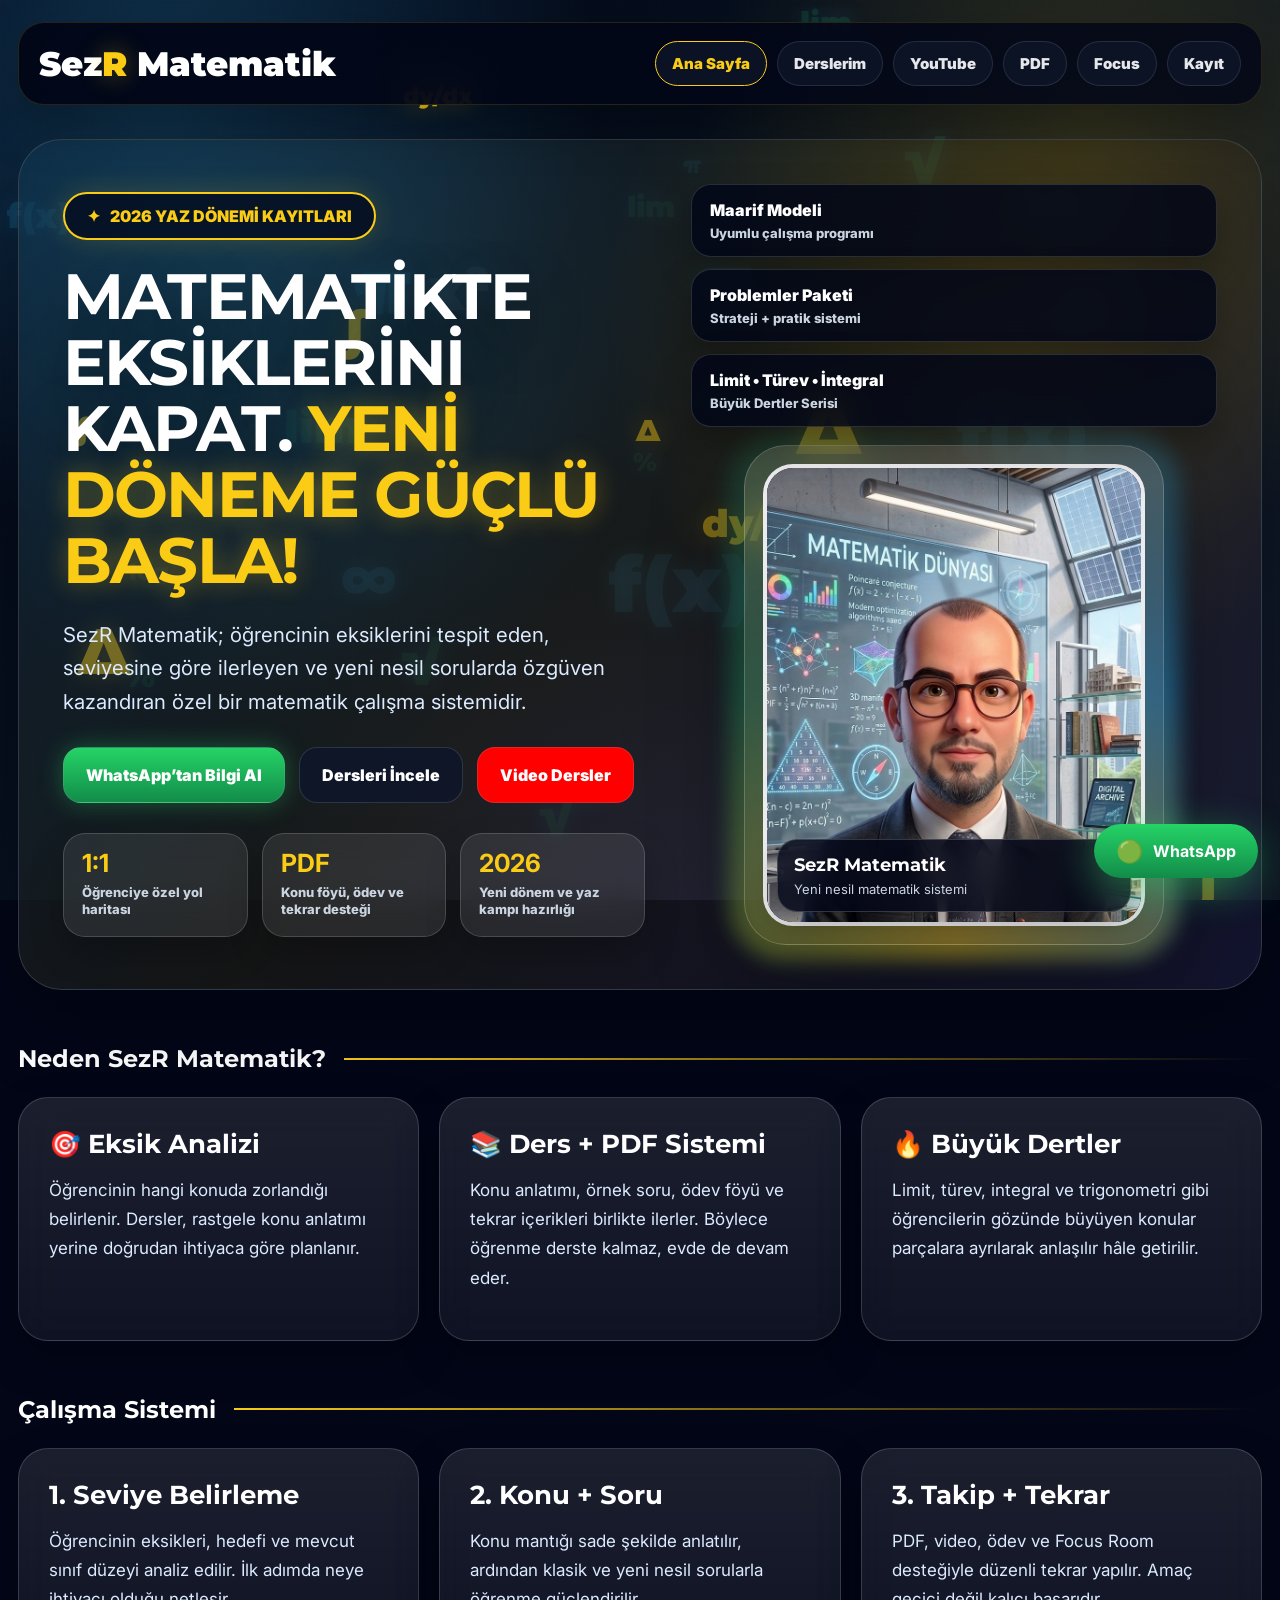
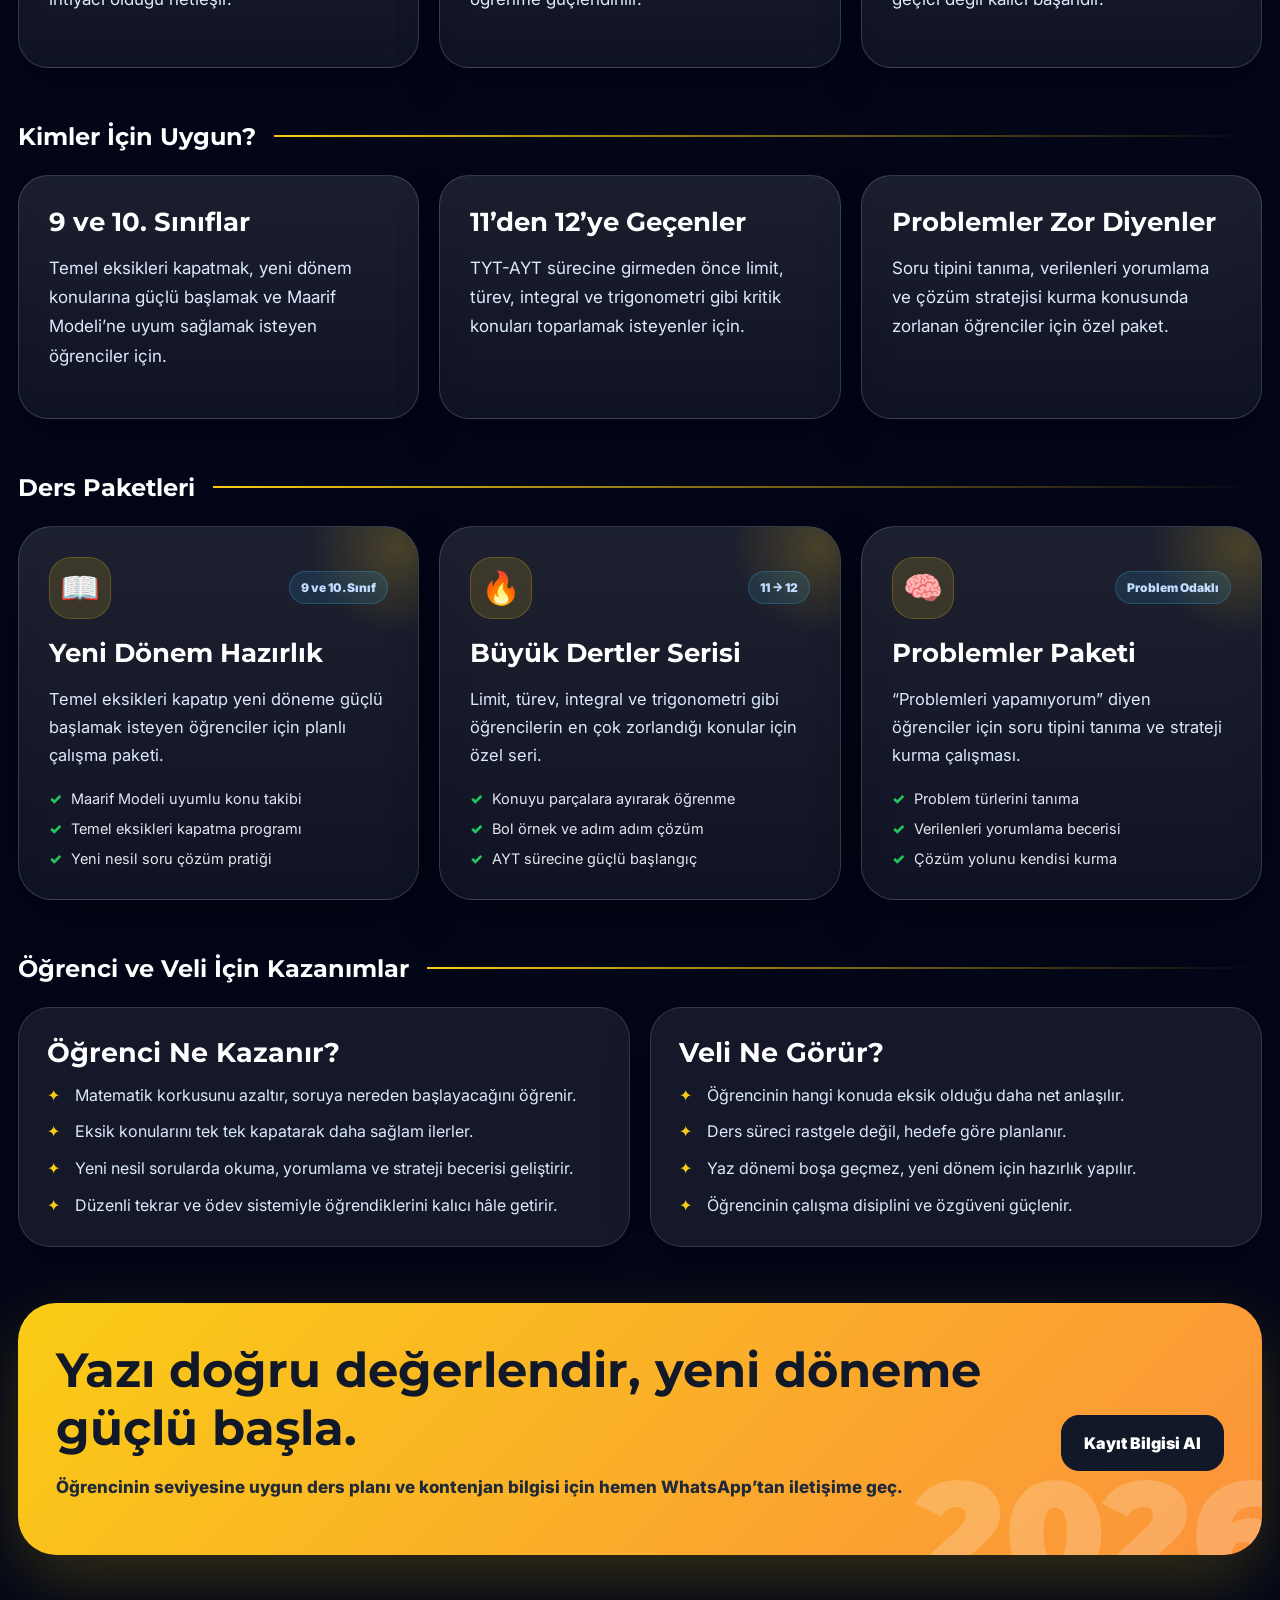
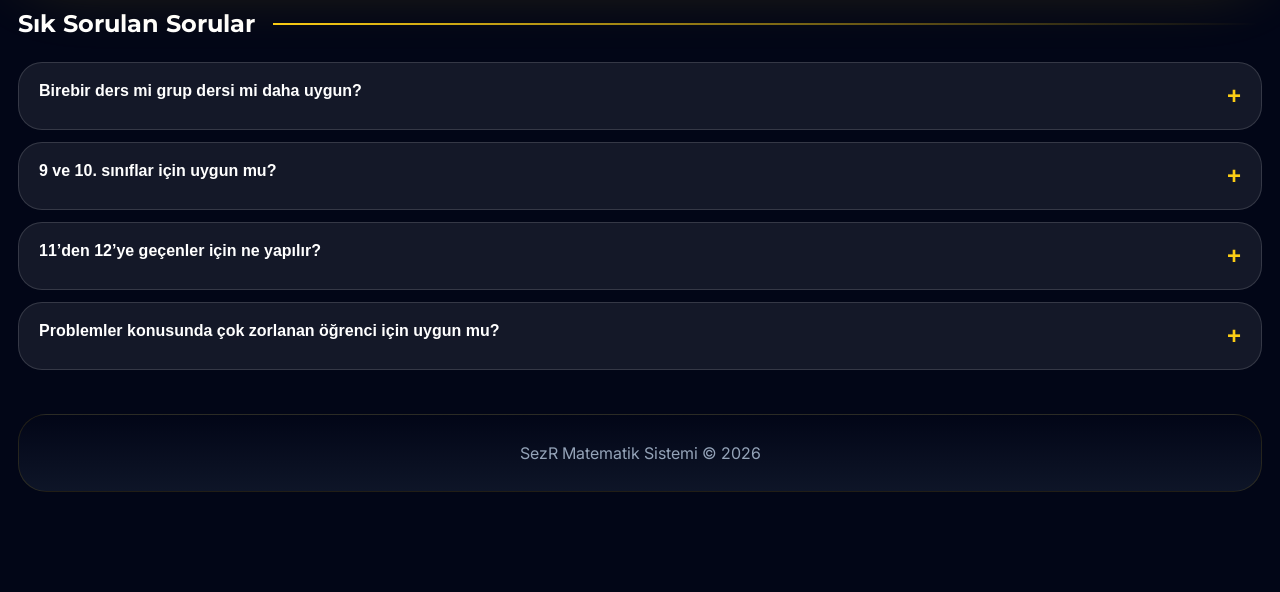
==== commit 26a91b2a: "Add files via upload" ====
--- a/index.html
+++ b/index.html
@@ -14,48 +14,37 @@
 <link rel="stylesheet" href="style.css">
 
 <style>
-/* ===============================
-   SEZR ANA SAYFA TAM DÜZELTİLMİŞ
-   Tek dosya index düzeltmesi
-================================ */
-
+*{box-sizing:border-box}
 body{
+  margin:0;
+  font-family:Inter,Arial,sans-serif;
   background:#020617!important;
   color:white!important;
-}
-
+  overflow-x:hidden;
+}
 body::before{
-  content:""!important;
-  position:fixed!important;
-  inset:0!important;
-  z-index:-5!important;
+  content:"";
+  position:fixed;
+  inset:0;
+  z-index:-5;
   background:
     radial-gradient(circle at 12% 10%,rgba(56,189,248,.24),transparent 32%),
     radial-gradient(circle at 85% 18%,rgba(250,204,21,.18),transparent 30%),
     radial-gradient(circle at 50% 105%,rgba(167,139,250,.16),transparent 34%),
-    linear-gradient(135deg,#020617,#07111f 45%,#111827)!important;
-}
-
+    linear-gradient(135deg,#020617,#07111f 45%,#111827);
+}
 body::after{
-  content:""!important;
-  position:fixed!important;
-  inset:0!important;
-  z-index:-4!important;
+  content:"";
+  position:fixed;
+  inset:0;
+  z-index:-4;
   background-image:
     linear-gradient(rgba(255,255,255,.035) 1px,transparent 1px),
-    linear-gradient(90deg,rgba(255,255,255,.035) 1px,transparent 1px)!important;
-  background-size:44px 44px!important;
-  opacity:.22!important;
-}
-
-.sezr-particles{
-  position:fixed;
-  inset:0;
-  z-index:-3;
-  pointer-events:none;
-  overflow:hidden;
-}
-
+    linear-gradient(90deg,rgba(255,255,255,.035) 1px,transparent 1px);
+  background-size:44px 44px;
+  opacity:.22;
+}
+.sezr-particles{position:fixed;inset:0;z-index:-3;pointer-events:none;overflow:hidden}
 .sezr-particle{
   position:absolute;
   font-family:Montserrat,Inter,sans-serif;
@@ -64,42 +53,52 @@
   text-shadow:0 0 22px rgba(56,189,248,.18);
   animation:sezrFloat var(--dur,15s) ease-in-out infinite;
 }
-
 .sezr-particle.gold{color:rgba(250,204,21,.16)}
 .sezr-particle.blue{color:rgba(56,189,248,.14)}
 .sezr-particle.green{color:rgba(37,211,102,.13)}
-
 @keyframes sezrFloat{
   0%,100%{transform:translate3d(0,0,0) rotate(0deg);opacity:.32}
   50%{transform:translate3d(var(--x,30px),var(--y,-45px),0) rotate(var(--r,14deg));opacity:.85}
 }
-
-.container{
-  max-width:1280px!important;
-  position:relative!important;
-  z-index:3!important;
-}
-
+.container{max-width:1320px!important;margin:auto!important;padding:22px 18px 100px!important;position:relative;z-index:3}
 .topbar{
-  background:linear-gradient(90deg,rgba(2,6,23,.94),rgba(2,6,23,.80))!important;
+  position:sticky!important;
+  top:12px!important;
+  z-index:100!important;
+  display:flex!important;
+  justify-content:space-between!important;
+  align-items:center!important;
+  gap:16px!important;
+  padding:18px 20px!important;
+  margin-bottom:34px!important;
+  border-radius:26px!important;
+  background:linear-gradient(90deg,rgba(2,6,23,.96),rgba(2,6,23,.84))!important;
   backdrop-filter:blur(24px)!important;
   border:1px solid rgba(250,204,21,.14)!important;
   box-shadow:0 20px 50px rgba(0,0,0,.30)!important;
 }
-
-.logo span,
-.gold{
-  color:#facc15!important;
-  text-shadow:0 0 25px rgba(250,204,21,.35)!important;
-}
+.logo{font-family:Montserrat,Inter,sans-serif!important;font-size:34px!important;font-weight:900!important;white-space:nowrap!important}
+.logo span,.gold{color:#facc15!important;text-shadow:0 0 25px rgba(250,204,21,.35)!important}
+.nav{display:flex!important;gap:10px!important;flex-wrap:wrap!important;justify-content:flex-end!important}
+.nav a{
+  text-decoration:none!important;
+  color:#e5e7eb!important;
+  padding:12px 16px!important;
+  border-radius:999px!important;
+  background:rgba(15,23,42,.78)!important;
+  border:1px solid rgba(148,163,184,.18)!important;
+  font-weight:900!important;
+  font-size:15px!important;
+}
+.nav a.active,.nav a:hover{color:#facc15!important;border-color:#facc15!important}
 
 .hero{
   display:grid!important;
-  grid-template-columns:minmax(0,1fr) 440px!important;
-  gap:44px!important;
-  align-items:center!important;
-  min-height:650px!important;
-  padding:46px!important;
+  grid-template-columns:minmax(0,1.05fr) minmax(360px,.95fr)!important;
+  gap:46px!important;
+  align-items:center!important;
+  min-height:660px!important;
+  padding:44px!important;
   border-radius:44px!important;
   background:
     linear-gradient(135deg,rgba(56,189,248,.13),rgba(250,204,21,.08),rgba(167,139,250,.10)),
@@ -109,22 +108,16 @@
   position:relative!important;
   box-shadow:0 30px 80px rgba(0,0,0,.28)!important;
 }
-
 .hero::before{
-  content:""!important;
-  position:absolute!important;
-  inset:0!important;
+  content:"";
+  position:absolute;
+  inset:0;
   background:
     radial-gradient(circle at 20% 20%,rgba(56,189,248,.13),transparent 34%),
-    radial-gradient(circle at 80% 20%,rgba(250,204,21,.13),transparent 34%)!important;
-  pointer-events:none!important;
-}
-
-.hero-copy{
-  position:relative!important;
-  z-index:4!important;
-}
-
+    radial-gradient(circle at 80% 20%,rgba(250,204,21,.13),transparent 34%);
+  pointer-events:none;
+}
+.hero-copy{position:relative;z-index:4}
 .badge{
   display:inline-flex!important;
   align-items:center!important;
@@ -138,63 +131,36 @@
   box-shadow:0 0 28px rgba(250,204,21,.16)!important;
   margin-bottom:24px!important;
 }
-
 .badge::before{content:"✦"}
-
 h1{
   font-family:Montserrat,Inter,sans-serif!important;
-  font-size:clamp(42px,5.2vw,72px)!important;
+  font-size:clamp(42px,5vw,70px)!important;
   line-height:1.03!important;
   letter-spacing:-1.8px!important;
   text-transform:uppercase!important;
-  margin-bottom:24px!important;
+  margin:0 0 24px!important;
   text-shadow:0 20px 55px rgba(0,0,0,.42)!important;
 }
-
-.lead{
-  max-width:710px!important;
-  font-size:clamp(18px,1.6vw,22px)!important;
-  line-height:1.65!important;
-  color:#dbeafe!important;
-}
-
-.actions{
-  display:flex!important;
-  gap:14px!important;
-  flex-wrap:wrap!important;
-  margin-top:28px!important;
-}
-
+.lead{max-width:710px!important;font-size:clamp(18px,1.6vw,22px)!important;line-height:1.65!important;color:#dbeafe!important}
+.actions{display:flex!important;gap:14px!important;flex-wrap:wrap!important;margin-top:28px!important}
 .btn{
+  display:inline-flex!important;
+  align-items:center!important;
+  justify-content:center!important;
+  text-decoration:none!important;
   min-height:56px!important;
   padding:16px 22px!important;
   border-radius:18px!important;
   font-weight:900!important;
   transition:.25s!important;
-}
-
-.btn:hover{
-  transform:translateY(-3px) scale(1.025)!important;
-  filter:brightness(1.08)!important;
-}
-
-.btn.green{
-  background:linear-gradient(180deg,#25d366,#128c4a)!important;
-  box-shadow:0 0 25px rgba(37,211,102,.35)!important;
-}
-
-.btn.red{
-  background:#ff0000!important;
-}
-
-.hero-stats{
-  display:grid!important;
-  grid-template-columns:repeat(3,minmax(0,1fr))!important;
-  gap:14px!important;
-  margin-top:30px!important;
-  max-width:800px!important;
-}
-
+  color:white!important;
+  background:rgba(15,23,42,.86)!important;
+  border:1px solid rgba(148,163,184,.22)!important;
+}
+.btn:hover{transform:translateY(-3px) scale(1.025)!important;filter:brightness(1.08)!important}
+.btn.green{background:linear-gradient(180deg,#25d366,#128c4a)!important;box-shadow:0 0 25px rgba(37,211,102,.35)!important}
+.btn.red{background:#ff0000!important}
+.hero-stats{display:grid!important;grid-template-columns:repeat(3,minmax(0,1fr))!important;gap:14px!important;margin-top:30px!important;max-width:800px!important}
 .hero-stats .stat{
   padding:17px 18px!important;
   border-radius:22px!important;
@@ -203,58 +169,59 @@
   box-shadow:0 16px 34px rgba(0,0,0,.22)!important;
   backdrop-filter:blur(14px)!important;
 }
-
-.hero-stats .stat b{
-  display:block!important;
-  font-size:25px!important;
-  line-height:1!important;
-  color:#facc15!important;
-  margin-bottom:8px!important;
-}
-
-.hero-stats .stat span{
-  display:block!important;
-  color:#cbd5e1!important;
-  font-size:13px!important;
-  line-height:1.35!important;
-  font-weight:800!important;
-}
-
-/* SAĞ PROFİL BÖLÜMÜ */
-.hero-visual{
+.hero-stats .stat b{display:block!important;font-size:25px!important;line-height:1!important;color:#facc15!important;margin-bottom:8px!important}
+.hero-stats .stat span{display:block!important;color:#cbd5e1!important;font-size:13px!important;line-height:1.35!important;font-weight:800!important}
+
+/* SAĞ TARAF: Profil ve notlar ayrıldı */
+.hero-side{
   position:relative!important;
   z-index:5!important;
-  min-height:560px!important;
   display:grid!important;
-  place-items:center!important;
-}
-
+  grid-template-columns:1fr!important;
+  gap:18px!important;
+  align-items:center!important;
+}
+.hero-note-panel{
+  display:grid!important;
+  grid-template-columns:1fr!important;
+  gap:12px!important;
+  position:relative!important;
+  z-index:8!important;
+}
+.hero-note{
+  padding:15px 18px!important;
+  border-radius:20px!important;
+  background:rgba(2,6,23,.84)!important;
+  border:1px solid rgba(255,255,255,.14)!important;
+  backdrop-filter:blur(16px)!important;
+  box-shadow:0 16px 36px rgba(0,0,0,.32)!important;
+  font-weight:900!important;
+}
+.hero-note small{display:block!important;margin-top:5px!important;color:#cbd5e1!important;font-weight:800!important;font-size:13px!important}
 .profile-premium-card{
-  width:390px!important;
-  height:520px!important;
+  width:min(420px,100%)!important;
+  height:500px!important;
+  margin:auto!important;
   border-radius:42px!important;
   position:relative!important;
-  z-index:10!important;
+  z-index:7!important;
   padding:18px!important;
   background:linear-gradient(180deg,rgba(255,255,255,.16),rgba(255,255,255,.06))!important;
   border:1px solid rgba(255,255,255,.22)!important;
   box-shadow:0 32px 90px rgba(0,0,0,.42),0 0 45px rgba(56,189,248,.18)!important;
   backdrop-filter:blur(20px)!important;
-  transform:rotate(1.5deg)!important;
-}
-
+}
 .profile-premium-card::before{
-  content:""!important;
-  position:absolute!important;
-  inset:-18px!important;
-  border-radius:54px!important;
-  background:conic-gradient(from 0deg,transparent,rgba(56,189,248,.75),rgba(250,204,21,.85),rgba(37,211,102,.45),transparent)!important;
-  filter:blur(10px)!important;
-  opacity:.55!important;
-  z-index:-1!important;
-  animation:premiumSpin 18s linear infinite!important;
-}
-
+  content:"";
+  position:absolute;
+  inset:-16px;
+  border-radius:54px;
+  background:conic-gradient(from 0deg,transparent,rgba(56,189,248,.75),rgba(250,204,21,.85),rgba(37,211,102,.45),transparent);
+  filter:blur(10px);
+  opacity:.48;
+  z-index:-1;
+  animation:premiumSpin 18s linear infinite;
+}
 .profile-premium-card img{
   width:100%!important;
   height:100%!important;
@@ -265,7 +232,6 @@
   border:4px solid rgba(255,255,255,.92)!important;
   background:#020617!important;
 }
-
 .profile-label{
   position:absolute!important;
   left:32px!important;
@@ -273,76 +239,29 @@
   bottom:32px!important;
   padding:14px 16px!important;
   border-radius:20px!important;
-  background:rgba(2,6,23,.76)!important;
+  background:rgba(2,6,23,.82)!important;
   border:1px solid rgba(255,255,255,.18)!important;
   backdrop-filter:blur(14px)!important;
   box-shadow:0 14px 30px rgba(0,0,0,.28)!important;
 }
-
-.profile-label strong{
-  display:block!important;
-  font-family:Montserrat,Inter,sans-serif!important;
-  font-size:18px!important;
-}
-
-.profile-label span{
-  display:block!important;
-  margin-top:5px!important;
-  color:#cbd5e1!important;
-  font-size:13px!important;
-}
-
-/* SAĞDAKİ AÇIKLAMALAR */
-.hero-notes{
-  position:absolute!important;
-  right:8px!important;
-  top:28px!important;
-  display:grid!important;
-  gap:12px!important;
-  z-index:20!important;
-  width:270px!important;
-}
-
-.hero-note{
-  padding:13px 15px!important;
-  border-radius:18px!important;
-  background:rgba(2,6,23,.82)!important;
-  border:1px solid rgba(255,255,255,.14)!important;
-  backdrop-filter:blur(16px)!important;
-  box-shadow:0 16px 36px rgba(0,0,0,.32)!important;
-  font-weight:900!important;
-}
-
-.hero-note small{
-  display:block!important;
-  margin-top:4px!important;
-  color:#cbd5e1!important;
-  font-weight:800!important;
-  font-size:13px!important;
-}
-
-@keyframes premiumSpin{
-  to{transform:rotate(360deg)}
-}
-
-/* BÖLÜMLER */
+.profile-label strong{display:block!important;font-family:Montserrat,Inter,sans-serif!important;font-size:18px!important}
+.profile-label span{display:block!important;margin-top:5px!important;color:#cbd5e1!important;font-size:13px!important}
+@keyframes premiumSpin{to{transform:rotate(360deg)}}
+
+/* Bölümler */
 .section-title{
   margin-top:54px!important;
   margin-bottom:24px!important;
   display:flex!important;
   align-items:center!important;
   gap:18px!important;
-}
-
-.section-title::after{
-  content:""!important;
-  height:2px!important;
-  flex:1!important;
-  background:linear-gradient(90deg,#facc15,transparent)!important;
-}
-
-.card,
-.premium-mini{
+  font-family:Montserrat,Inter,sans-serif!important;
+}
+.section-title::after{content:"";height:2px;flex:1;background:linear-gradient(90deg,#facc15,transparent)}
+.grid{display:grid!important;gap:20px!important}
+.grid.three{grid-template-columns:repeat(3,minmax(0,1fr))!important}
+.grid.two{grid-template-columns:repeat(2,minmax(0,1fr))!important}
+.card,.premium-mini{
   min-height:220px!important;
   padding:30px!important;
   border-radius:30px!important;
@@ -352,47 +271,23 @@
   backdrop-filter:blur(18px)!important;
   transition:.32s!important;
 }
-
-.card:hover,
-.premium-mini:hover{
-  transform:translateY(-8px)!important;
-  border-color:rgba(250,204,21,.38)!important;
-  box-shadow:0 26px 60px rgba(0,0,0,.36),0 0 30px rgba(56,189,248,.12)!important;
-}
-
-.card h3,
-.card h2,
-.premium-mini h3{
-  font-family:Montserrat,Inter,sans-serif!important;
-  font-size:clamp(22px,2vw,30px)!important;
-  margin-bottom:14px!important;
-}
-
-.card p,
-.premium-mini p{
-  font-size:17px!important;
-  line-height:1.72!important;
-  color:#dbeafe!important;
-}
-
-.premium-mini-grid{
-  display:grid!important;
-  grid-template-columns:repeat(3,minmax(0,1fr))!important;
-  gap:20px!important;
-  margin-top:22px!important;
-}
-
+.card:hover,.premium-mini:hover{transform:translateY(-8px)!important;border-color:rgba(250,204,21,.38)!important;box-shadow:0 26px 60px rgba(0,0,0,.36),0 0 30px rgba(56,189,248,.12)!important}
+.card h3,.card h2,.premium-mini h3{font-family:Montserrat,Inter,sans-serif!important;font-size:clamp(22px,2vw,30px)!important;margin:0 0 14px!important}
+.card p,.premium-mini p{font-size:17px!important;line-height:1.72!important;color:#dbeafe!important}
+.premium-mini-grid{display:grid!important;grid-template-columns:repeat(3,minmax(0,1fr))!important;gap:20px!important;margin-top:22px!important}
 .footer{
+  margin-top:44px!important;
+  padding:28px!important;
+  border-radius:28px!important;
   background:linear-gradient(180deg,rgba(2,6,23,.95),rgba(15,23,42,.92))!important;
   border:1px solid rgba(250,204,21,.12)!important;
-}
-
-/* WHATSAPP */
+  text-align:center!important;
+  color:#94a3b8!important;
+}
 .sezr-wa-float{
   position:fixed!important;
   right:22px!important;
   bottom:22px!important;
-  top:auto!important;
   z-index:999!important;
   display:flex!important;
   align-items:center!important;
@@ -406,108 +301,85 @@
   box-shadow:0 10px 40px rgba(37,211,102,.45)!important;
   animation:waFloat 2.8s ease-in-out infinite!important;
 }
-
-.sezr-wa-float span{
-  font-size:22px!important;
-}
-
-@keyframes waFloat{
-  50%{transform:translateY(-6px) scale(1.03)}
-}
-
-/* MOBİL */
+.sezr-wa-float span{font-size:22px!important}
+@keyframes waFloat{50%{transform:translateY(-6px) scale(1.03)}}
+
+.quick{display:none}
 @media(max-width:980px){
-  .container{
-    padding:16px 12px 90px!important;
+  .container{padding:16px 12px 90px!important}
+  .topbar{position:relative!important;top:0!important;flex-direction:column!important}
+  .logo{font-size:30px!important}
+  .nav a{font-size:13px!important;padding:10px 12px!important}
+  .hero{grid-template-columns:1fr!important;text-align:center!important;padding:28px 20px!important;min-height:auto!important;border-radius:28px!important}
+  .actions{justify-content:center!important}
+  .hero-stats,.premium-mini-grid,.grid.three,.grid.two{grid-template-columns:1fr!important}
+  .hero-side{margin-top:20px!important}
+  .hero-note-panel{display:none!important}
+  .profile-premium-card{width:min(300px,85vw)!important;height:420px!important}
+  .card,.premium-mini{min-height:auto!important}
+  .sezr-wa-float{right:14px!important;bottom:76px!important;padding:12px 16px!important}
+  .sezr-wa-float b{display:none!important}
+  .quick{
+    position:fixed!important;
+    left:0!important;right:0!important;bottom:0!important;height:74px!important;
+    display:grid!important;grid-template-columns:repeat(5,1fr)!important;
+    background:rgba(2,6,23,.95)!important;
+    backdrop-filter:blur(12px)!important;z-index:90!important;
+    border-top:1px solid rgba(148,163,184,.18)!important;
   }
-
-  .topbar{
-    position:relative!important;
-    top:0!important;
-    flex-direction:column!important;
-  }
-
-  .hero{
-    grid-template-columns:1fr!important;
-    text-align:center!important;
-    padding:28px 20px!important;
-    min-height:auto!important;
-    border-radius:28px!important;
-  }
-
-  .hero-copy{
-    order:1!important;
-  }
-
-  .hero-visual{
-    order:2!important;
-    min-height:430px!important;
-  }
-
-  .profile-premium-card{
-    width:min(300px,85vw)!important;
-    height:420px!important;
-    transform:none!important;
-  }
-
-  .hero-notes{
-    display:none!important;
-  }
-
-  .actions{
-    justify-content:center!important;
-  }
-
-  .hero-stats,
-  .premium-mini-grid,
-  .grid.three,
-  .grid.two{
-    grid-template-columns:1fr!important;
-  }
-
-  .card,
-  .premium-mini{
-    min-height:auto!important;
-  }
-
-  .sezr-wa-float{
-    right:14px!important;
-    bottom:76px!important;
-    padding:12px 16px!important;
-  }
-
-  .sezr-wa-float b{
-    display:none!important;
-  }
-}
-
+  .quick a{text-decoration:none!important;color:#d1d5db!important;font-size:11px!important;font-weight:900!important;display:flex!important;flex-direction:column!important;align-items:center!important;justify-content:center!important;gap:4px!important}
+  .quick a span{font-size:21px!important}
+  .quick a.active{color:#facc15!important}
+}
 @media(max-width:560px){
-  h1{
-    font-size:35px!important;
-  }
-
-  .lead{
-    font-size:16.5px!important;
-  }
-
-  .profile-premium-card{
-    width:min(270px,84vw)!important;
-    height:380px!important;
-  }
-
-  .hero-stats .stat{
-    text-align:left!important;
-  }
-}
+  h1{font-size:35px!important}
+  .lead{font-size:16.5px!important}
+  .profile-premium-card{width:min(270px,84vw)!important;height:380px!important}
+  .hero-stats .stat{text-align:left!important}
+}
+
+/* GELİŞTİRME V5 - Paketler, Kazanımlar, SSS, CTA */
+.package-grid{display:grid!important;grid-template-columns:repeat(3,minmax(0,1fr))!important;gap:20px!important}
+.package-card{position:relative!important;overflow:hidden!important;min-height:320px!important;padding:30px!important;border-radius:34px!important;background:linear-gradient(180deg,rgba(255,255,255,.11),rgba(255,255,255,.055))!important;border:1px solid rgba(255,255,255,.16)!important;box-shadow:0 20px 48px rgba(0,0,0,.30)!important;backdrop-filter:blur(18px)!important;transition:.32s!important}
+.package-card::before{content:""!important;position:absolute!important;right:-70px!important;top:-70px!important;width:180px!important;height:180px!important;border-radius:50%!important;background:radial-gradient(circle,rgba(250,204,21,.20),transparent 70%)!important}
+.package-card:hover{transform:translateY(-8px)!important;border-color:rgba(250,204,21,.38)!important;box-shadow:0 28px 70px rgba(0,0,0,.38),0 0 34px rgba(56,189,248,.13)!important}
+.package-card>*{position:relative!important;z-index:2!important}
+.package-top{display:flex!important;align-items:center!important;justify-content:space-between!important;gap:14px!important;margin-bottom:18px!important}
+.package-icon{width:62px!important;height:62px!important;border-radius:22px!important;display:grid!important;place-items:center!important;font-size:32px!important;background:rgba(250,204,21,.14)!important;border:1px solid rgba(250,204,21,.22)!important}
+.package-label{padding:8px 11px!important;border-radius:999px!important;background:rgba(56,189,248,.12)!important;border:1px solid rgba(56,189,248,.25)!important;color:#bfdbfe!important;font-size:12px!important;font-weight:900!important}
+.package-card h3{font-family:Montserrat,Inter,sans-serif!important;font-size:26px!important;margin:0 0 12px!important}
+.package-card p{color:#dbeafe!important;font-size:16.5px!important;line-height:1.7!important;margin-bottom:18px!important}
+.package-list{display:grid!important;gap:9px!important;margin-top:16px!important}
+.package-list span{display:flex!important;gap:9px!important;align-items:flex-start!important;color:#e2e8f0!important;font-size:14.5px!important;line-height:1.45!important}
+.package-list span::before{content:"✓"!important;color:#22c55e!important;font-weight:900!important}
+.big-cta{position:relative!important;overflow:hidden!important;margin-top:56px!important;padding:38px!important;border-radius:38px!important;background:linear-gradient(135deg,#facc15,#fb923c)!important;color:#111827!important;display:grid!important;grid-template-columns:1fr auto!important;gap:24px!important;align-items:center!important;box-shadow:0 26px 70px rgba(250,204,21,.20)!important}
+.big-cta::after{content:"2026"!important;position:absolute!important;right:-26px!important;bottom:-50px!important;font:900 145px/1 Montserrat,Inter,sans-serif!important;color:rgba(255,255,255,.20)!important}
+.big-cta>*{position:relative!important;z-index:2!important}
+.big-cta h2{font-family:Montserrat,Inter,sans-serif!important;font-size:clamp(30px,4vw,48px)!important;margin:0 0 8px!important}
+.big-cta p{color:#1f2937!important;font-weight:800!important;font-size:17px!important;line-height:1.55!important}
+.big-cta .btn{background:#111827!important;color:white!important;border-color:#111827!important}
+.gain-grid{display:grid!important;grid-template-columns:1fr 1fr!important;gap:20px!important}
+.gain-card{padding:28px!important;border-radius:32px!important;background:rgba(255,255,255,.075)!important;border:1px solid rgba(255,255,255,.14)!important;box-shadow:0 18px 42px rgba(0,0,0,.25)!important}
+.gain-card h3{font-family:Montserrat,Inter,sans-serif!important;font-size:27px!important;margin:0 0 14px!important}
+.gain-card ul{list-style:none!important;display:grid!important;gap:12px!important;padding:0!important;margin:0!important}
+.gain-card li{color:#dbeafe!important;line-height:1.55!important;font-size:16px!important;padding-left:28px!important;position:relative!important}
+.gain-card li::before{content:"✦"!important;position:absolute!important;left:0!important;top:0!important;color:#facc15!important}
+.faq-grid{display:grid!important;gap:12px!important}
+.faq-item{border-radius:24px!important;background:rgba(255,255,255,.075)!important;border:1px solid rgba(255,255,255,.14)!important;overflow:hidden!important}
+.faq-q{width:100%!important;border:0!important;background:transparent!important;color:white!important;text-align:left!important;padding:19px 20px!important;font-weight:900!important;font-size:16px!important;display:flex!important;justify-content:space-between!important;gap:16px!important;cursor:pointer!important}
+.faq-q::after{content:"+"!important;color:#facc15!important;font-size:24px!important}
+.faq-item.open .faq-q::after{content:"−"!important}
+.faq-a{display:none!important;padding:0 20px 19px!important;color:#cbd5e1!important;line-height:1.65!important;font-size:16px!important}
+.faq-item.open .faq-a{display:block!important}
+@media(max-width:980px){.package-grid,.gain-grid{grid-template-columns:1fr!important}.big-cta{grid-template-columns:1fr!important;text-align:center!important;padding:28px!important}.big-cta .actions{justify-content:center!important}}
+
 </style>
 </head>
 
 <body>
-
 <div class="sezr-particles" id="sezrParticles"></div>
 
 <div class="container">
-
 <header class="topbar">
 <div class="logo">Sez<span>R</span> Matematik</div>
 <nav class="nav">
@@ -521,18 +393,10 @@
 </header>
 
 <section class="hero">
-
 <div class="hero-copy">
 <div class="badge">2026 YAZ DÖNEMİ KAYITLARI</div>
-
-<h1>
-Matematikte Eksiklerini Kapat.
-<span class="gold">Yeni Döneme Güçlü Başla!</span>
-</h1>
-
-<p class="lead">
-SezR Matematik; öğrencinin eksiklerini tespit eden, seviyesine göre ilerleyen ve yeni nesil sorularda özgüven kazandıran özel bir matematik çalışma sistemidir.
-</p>
+<h1>Matematikte Eksiklerini Kapat. <span class="gold">Yeni Döneme Güçlü Başla!</span></h1>
+<p class="lead">SezR Matematik; öğrencinin eksiklerini tespit eden, seviyesine göre ilerleyen ve yeni nesil sorularda özgüven kazandıran özel bir matematik çalışma sistemidir.</p>
 
 <div class="actions">
 <a class="btn green" href="https://wa.me/905058266949?text=Merhaba%20SezR%20Matematik%20dersleri%20hakk%C4%B1nda%20bilgi%20almak%20istiyorum">WhatsApp’tan Bilgi Al</a>
@@ -547,12 +411,11 @@
 </div>
 </div>
 
-<div class="hero-visual">
-
-<div class="hero-notes">
-<div class="hero-note">Maarif Modeli <small>uyumlu çalışma</small></div>
-<div class="hero-note">Problemler Paketi <small>strateji + pratik</small></div>
-<div class="hero-note">Limit • Türev • İntegral</div>
+<div class="hero-side">
+<div class="hero-note-panel">
+<div class="hero-note">Maarif Modeli <small>Uyumlu çalışma programı</small></div>
+<div class="hero-note">Problemler Paketi <small>Strateji + pratik sistemi</small></div>
+<div class="hero-note">Limit • Türev • İntegral <small>Büyük Dertler Serisi</small></div>
 </div>
 
 <div class="profile-premium-card">
@@ -562,71 +425,104 @@
 <span>Yeni nesil matematik sistemi</span>
 </div>
 </div>
-
-</div>
-
+</div>
 </section>
 
 <section>
 <h2 class="section-title">Neden SezR Matematik?</h2>
-
 <div class="grid three">
-<div class="card">
-<h3>🎯 Eksik Analizi</h3>
-<p>Öğrencinin hangi konuda zorlandığı belirlenir. Dersler, rastgele konu anlatımı yerine doğrudan ihtiyaca göre planlanır.</p>
-</div>
-
-<div class="card">
-<h3>📚 Ders + PDF Sistemi</h3>
-<p>Konu anlatımı, örnek soru, ödev föyü ve tekrar içerikleri birlikte ilerler. Böylece öğrenme derste kalmaz, evde de devam eder.</p>
-</div>
-
-<div class="card">
-<h3>🔥 Büyük Dertler</h3>
-<p>Limit, türev, integral ve trigonometri gibi öğrencilerin gözünde büyüyen konular parçalara ayrılarak anlaşılır hâle getirilir.</p>
-</div>
+<div class="card"><h3>🎯 Eksik Analizi</h3><p>Öğrencinin hangi konuda zorlandığı belirlenir. Dersler, rastgele konu anlatımı yerine doğrudan ihtiyaca göre planlanır.</p></div>
+<div class="card"><h3>📚 Ders + PDF Sistemi</h3><p>Konu anlatımı, örnek soru, ödev föyü ve tekrar içerikleri birlikte ilerler. Böylece öğrenme derste kalmaz, evde de devam eder.</p></div>
+<div class="card"><h3>🔥 Büyük Dertler</h3><p>Limit, türev, integral ve trigonometri gibi öğrencilerin gözünde büyüyen konular parçalara ayrılarak anlaşılır hâle getirilir.</p></div>
 </div>
 </section>
 
 <section>
 <h2 class="section-title">Çalışma Sistemi</h2>
-
 <div class="premium-mini-grid">
-<div class="premium-mini">
-<h3>1. Seviye Belirleme</h3>
-<p>Öğrencinin eksikleri, hedefi ve mevcut sınıf düzeyi analiz edilir. İlk adımda neye ihtiyacı olduğu netleşir.</p>
-</div>
-
-<div class="premium-mini">
-<h3>2. Konu + Soru</h3>
-<p>Konu mantığı sade şekilde anlatılır, ardından klasik ve yeni nesil sorularla öğrenme güçlendirilir.</p>
-</div>
-
-<div class="premium-mini">
-<h3>3. Takip + Tekrar</h3>
-<p>PDF, video, ödev ve Focus Room desteğiyle düzenli tekrar yapılır. Amaç geçici değil kalıcı başarıdır.</p>
-</div>
+<div class="premium-mini"><h3>1. Seviye Belirleme</h3><p>Öğrencinin eksikleri, hedefi ve mevcut sınıf düzeyi analiz edilir. İlk adımda neye ihtiyacı olduğu netleşir.</p></div>
+<div class="premium-mini"><h3>2. Konu + Soru</h3><p>Konu mantığı sade şekilde anlatılır, ardından klasik ve yeni nesil sorularla öğrenme güçlendirilir.</p></div>
+<div class="premium-mini"><h3>3. Takip + Tekrar</h3><p>PDF, video, ödev ve Focus Room desteğiyle düzenli tekrar yapılır. Amaç geçici değil kalıcı başarıdır.</p></div>
 </div>
 </section>
 
 <section>
 <h2 class="section-title">Kimler İçin Uygun?</h2>
-
 <div class="grid three">
-<div class="card">
-<h3>9 ve 10. Sınıflar</h3>
-<p>Temel eksikleri kapatmak, yeni dönem konularına güçlü başlamak ve Maarif Modeli’ne uyum sağlamak isteyen öğrenciler için.</p>
-</div>
-
-<div class="card">
-<h3>11’den 12’ye Geçenler</h3>
-<p>TYT-AYT sürecine girmeden önce limit, türev, integral ve trigonometri gibi kritik konuları toparlamak isteyenler için.</p>
-</div>
-
-<div class="card">
-<h3>Problemler Zor Diyenler</h3>
-<p>Soru tipini tanıma, verilenleri yorumlama ve çözüm stratejisi kurma konusunda zorlanan öğrenciler için özel paket.</p>
-</div>
+<div class="card"><h3>9 ve 10. Sınıflar</h3><p>Temel eksikleri kapatmak, yeni dönem konularına güçlü başlamak ve Maarif Modeli’ne uyum sağlamak isteyen öğrenciler için.</p></div>
+<div class="card"><h3>11’den 12’ye Geçenler</h3><p>TYT-AYT sürecine girmeden önce limit, türev, integral ve trigonometri gibi kritik konuları toparlamak isteyenler için.</p></div>
+<div class="card"><h3>Problemler Zor Diyenler</h3><p>Soru tipini tanıma, verilenleri yorumlama ve çözüm stratejisi kurma konusunda zorlanan öğrenciler için özel paket.</p></div>
+</div>
+</section>
+
+
+<section>
+<h2 class="section-title">Ders Paketleri</h2>
+<div class="package-grid">
+<div class="package-card">
+<div class="package-top"><div class="package-icon">📖</div><span class="package-label">9 ve 10. Sınıf</span></div>
+<h3>Yeni Dönem Hazırlık</h3>
+<p>Temel eksikleri kapatıp yeni döneme güçlü başlamak isteyen öğrenciler için planlı çalışma paketi.</p>
+<div class="package-list"><span>Maarif Modeli uyumlu konu takibi</span><span>Temel eksikleri kapatma programı</span><span>Yeni nesil soru çözüm pratiği</span></div>
+</div>
+<div class="package-card">
+<div class="package-top"><div class="package-icon">🔥</div><span class="package-label">11 → 12</span></div>
+<h3>Büyük Dertler Serisi</h3>
+<p>Limit, türev, integral ve trigonometri gibi öğrencilerin en çok zorlandığı konular için özel seri.</p>
+<div class="package-list"><span>Konuyu parçalara ayırarak öğrenme</span><span>Bol örnek ve adım adım çözüm</span><span>AYT sürecine güçlü başlangıç</span></div>
+</div>
+<div class="package-card">
+<div class="package-top"><div class="package-icon">🧠</div><span class="package-label">Problem Odaklı</span></div>
+<h3>Problemler Paketi</h3>
+<p>“Problemleri yapamıyorum” diyen öğrenciler için soru tipini tanıma ve strateji kurma çalışması.</p>
+<div class="package-list"><span>Problem türlerini tanıma</span><span>Verilenleri yorumlama becerisi</span><span>Çözüm yolunu kendisi kurma</span></div>
+</div>
+</div>
+</section>
+
+<section>
+<h2 class="section-title">Öğrenci ve Veli İçin Kazanımlar</h2>
+<div class="gain-grid">
+<div class="gain-card">
+<h3>Öğrenci Ne Kazanır?</h3>
+<ul>
+<li>Matematik korkusunu azaltır, soruya nereden başlayacağını öğrenir.</li>
+<li>Eksik konularını tek tek kapatarak daha sağlam ilerler.</li>
+<li>Yeni nesil sorularda okuma, yorumlama ve strateji becerisi geliştirir.</li>
+<li>Düzenli tekrar ve ödev sistemiyle öğrendiklerini kalıcı hâle getirir.</li>
+</ul>
+</div>
+<div class="gain-card">
+<h3>Veli Ne Görür?</h3>
+<ul>
+<li>Öğrencinin hangi konuda eksik olduğu daha net anlaşılır.</li>
+<li>Ders süreci rastgele değil, hedefe göre planlanır.</li>
+<li>Yaz dönemi boşa geçmez, yeni dönem için hazırlık yapılır.</li>
+<li>Öğrencinin çalışma disiplini ve özgüveni güçlenir.</li>
+</ul>
+</div>
+</div>
+</section>
+
+<section>
+<div class="big-cta">
+<div>
+<h2>Yazı doğru değerlendir, yeni döneme güçlü başla.</h2>
+<p>Öğrencinin seviyesine uygun ders planı ve kontenjan bilgisi için hemen WhatsApp’tan iletişime geç.</p>
+</div>
+<div class="actions">
+<a class="btn" href="https://wa.me/905058266949?text=Merhaba%20SezR%20Matematik%20dersleri%20hakk%C4%B1nda%20bilgi%20almak%20istiyorum">Kayıt Bilgisi Al</a>
+</div>
+</div>
+</section>
+
+<section>
+<h2 class="section-title">Sık Sorulan Sorular</h2>
+<div class="faq-grid">
+<div class="faq-item"><button class="faq-q">Birebir ders mi grup dersi mi daha uygun?</button><div class="faq-a">Öğrencinin eksik durumuna göre karar verilir. Temel eksik fazlaysa birebir; tekrar, pratik ve hız için grup dersi çok verimli olur.</div></div>
+<div class="faq-item"><button class="faq-q">9 ve 10. sınıflar için uygun mu?</button><div class="faq-a">Evet. Özellikle yeni döneme hazırlık, temel eksik kapatma ve yeni nesil soru pratiği için uygundur.</div></div>
+<div class="faq-item"><button class="faq-q">11’den 12’ye geçenler için ne yapılır?</button><div class="faq-a">Büyük Dertler Serisi ile limit, türev, integral ve trigonometri gibi kritik konulara güçlü başlangıç yapılır.</div></div>
+<div class="faq-item"><button class="faq-q">Problemler konusunda çok zorlanan öğrenci için uygun mu?</button><div class="faq-a">Evet. Problemler Paketi, soru tipini tanıma, verilenleri yorumlama ve çözüm stratejisi kurma üzerine tasarlanır.</div></div>
 </div>
 </section>
 
@@ -646,13 +542,11 @@
 </nav>
 
 <script src="app.js"></script>
-
 <script>
 (function(){
   const symbols=["∫","π","√","Σ","Δ","f(x)","lim","x²","dy/dx","∞","%","log"];
   const colors=["gold","blue","green",""];
   const layer=document.getElementById("sezrParticles");
-
   for(let i=0;i<32;i++){
     const s=document.createElement("span");
     s.className="sezr-particle "+colors[i%colors.length];
@@ -669,5 +563,13 @@
 })();
 </script>
 
+<script>
+document.querySelectorAll(".faq-q").forEach(function(btn){
+  btn.addEventListener("click",function(){
+    btn.parentElement.classList.toggle("open");
+  });
+});
+</script>
+
 </body>
-</html>
+</html>
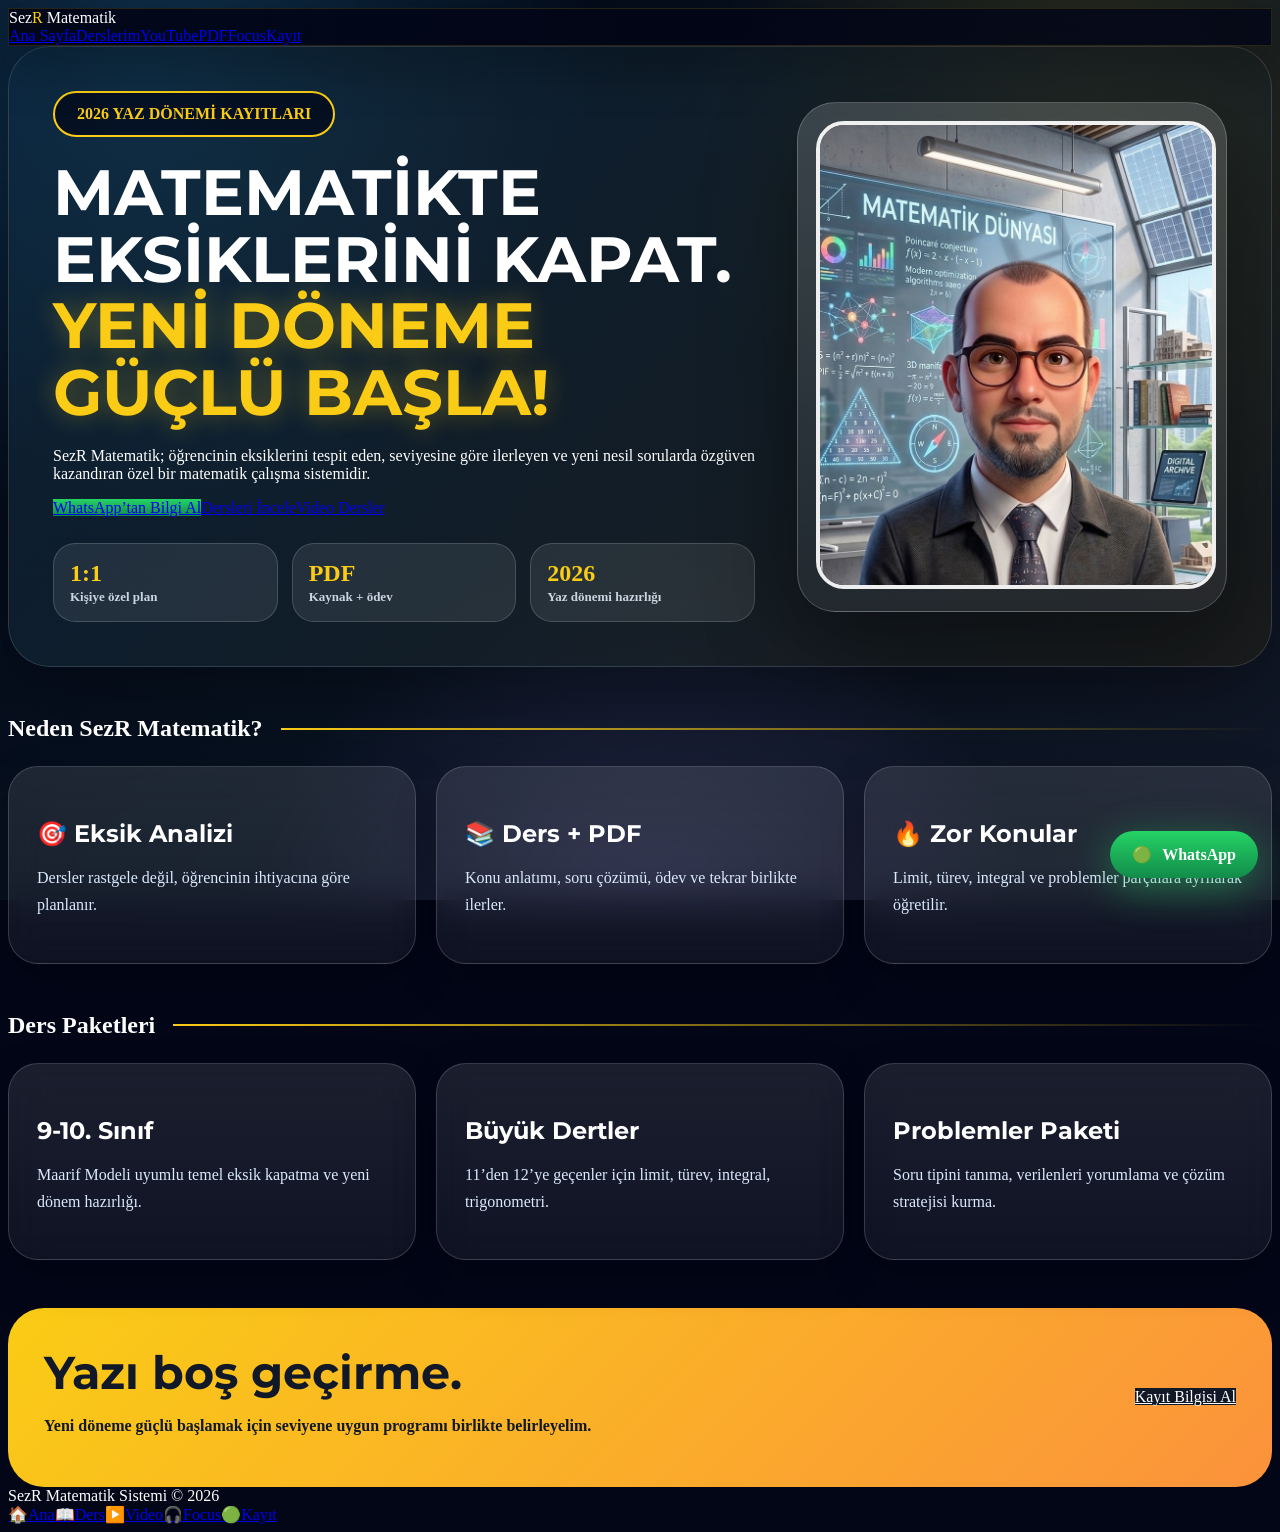
==== commit a92f3cb1: "Add files via upload" ====
--- a/index.html
+++ b/index.html
@@ -1,575 +1,62 @@
-<!DOCTYPE html>
-<html lang="tr">
-<head>
-<meta charset="UTF-8">
+<!DOCTYPE html><html lang="tr"><head><meta charset="UTF-8">
 <meta name="viewport" content="width=device-width, initial-scale=1.0">
-<title>SezR Matematik | Ana Sayfa</title>
-
 <link rel="manifest" href="manifest.json">
 <link rel="icon" type="image/png" href="favicon.png">
 <meta name="theme-color" content="#020617">
-
 <link rel="preconnect" href="https://fonts.googleapis.com">
 <link href="https://fonts.googleapis.com/css2?family=Inter:wght@400;600;700;800;900&family=Montserrat:wght@700;800;900&display=swap" rel="stylesheet">
-<link rel="stylesheet" href="style.css">
+<link rel="stylesheet" href="style.css"><title>SezR Matematik | Ana Sayfa</title>
+<style>
+body{background:#020617!important;color:white!important;overflow-x:hidden}
+body:before{content:"";position:fixed;inset:0;z-index:-5;background:radial-gradient(circle at 12% 10%,rgba(56,189,248,.24),transparent 32%),radial-gradient(circle at 85% 18%,rgba(250,204,21,.18),transparent 30%),radial-gradient(circle at 50% 105%,rgba(167,139,250,.16),transparent 34%),linear-gradient(135deg,#020617,#07111f 45%,#111827)}
+body:after{content:"";position:fixed;inset:0;z-index:-4;background-image:linear-gradient(rgba(255,255,255,.035) 1px,transparent 1px),linear-gradient(90deg,rgba(255,255,255,.035) 1px,transparent 1px);background-size:44px 44px;opacity:.22}
+.container{max-width:1280px!important;position:relative;z-index:3}
+.topbar{background:linear-gradient(90deg,rgba(2,6,23,.96),rgba(2,6,23,.84))!important;backdrop-filter:blur(24px)!important;border:1px solid rgba(250,204,21,.14)!important;box-shadow:0 20px 50px rgba(0,0,0,.30)!important}
+.logo span,.gold{color:#facc15!important;text-shadow:0 0 25px rgba(250,204,21,.35)!important}
+.page-hero{position:relative;margin:24px 0 34px;padding:40px;border-radius:38px;background:linear-gradient(135deg,rgba(56,189,248,.14),rgba(250,204,21,.09),rgba(167,139,250,.10)),rgba(2,6,23,.58);border:1px solid rgba(255,255,255,.16);overflow:hidden;box-shadow:0 24px 70px rgba(0,0,0,.28)}
+.page-hero h1{font-size:clamp(38px,6vw,72px)!important;line-height:1.03!important}
+.page-badge{display:inline-flex;gap:8px;align-items:center;padding:10px 15px;border-radius:999px;background:rgba(250,204,21,.12);border:1px solid rgba(250,204,21,.38);color:#facc15;font-weight:900;margin-bottom:16px}
+.section-title{margin-top:48px!important;margin-bottom:24px!important;display:flex!important;align-items:center!important;gap:18px!important}
+.section-title:after{content:"";height:2px;flex:1;background:linear-gradient(90deg,#facc15,transparent)}
+.card,.lesson-card,.mini-card{background:linear-gradient(180deg,rgba(255,255,255,.10),rgba(255,255,255,.055))!important;border:1px solid rgba(255,255,255,.16)!important;box-shadow:0 18px 42px rgba(0,0,0,.26)!important;backdrop-filter:blur(18px)!important;transition:.3s!important}
+.card:hover,.lesson-card:hover,.mini-card:hover{transform:translateY(-7px)!important;border-color:rgba(250,204,21,.38)!important;box-shadow:0 26px 60px rgba(0,0,0,.36),0 0 30px rgba(56,189,248,.12)!important}
+.btn.green{background:linear-gradient(180deg,#25d366,#128c4a)!important}
+.sezr-wa-float{position:fixed;right:22px;bottom:22px;z-index:999;display:flex;align-items:center;gap:10px;text-decoration:none;color:white;background:linear-gradient(180deg,#25d366,#128c4a);padding:14px 22px;border-radius:999px;font-weight:900;box-shadow:0 10px 40px rgba(37,211,102,.45)}
+@media(max-width:900px){.page-hero{text-align:center;padding:26px;border-radius:28px}.sezr-wa-float{right:14px;bottom:76px;padding:12px 16px}.sezr-wa-float b{display:none}}
+</style>
 
 <style>
-*{box-sizing:border-box}
-body{
-  margin:0;
-  font-family:Inter,Arial,sans-serif;
-  background:#020617!important;
-  color:white!important;
-  overflow-x:hidden;
-}
-body::before{
-  content:"";
-  position:fixed;
-  inset:0;
-  z-index:-5;
-  background:
-    radial-gradient(circle at 12% 10%,rgba(56,189,248,.24),transparent 32%),
-    radial-gradient(circle at 85% 18%,rgba(250,204,21,.18),transparent 30%),
-    radial-gradient(circle at 50% 105%,rgba(167,139,250,.16),transparent 34%),
-    linear-gradient(135deg,#020617,#07111f 45%,#111827);
-}
-body::after{
-  content:"";
-  position:fixed;
-  inset:0;
-  z-index:-4;
-  background-image:
-    linear-gradient(rgba(255,255,255,.035) 1px,transparent 1px),
-    linear-gradient(90deg,rgba(255,255,255,.035) 1px,transparent 1px);
-  background-size:44px 44px;
-  opacity:.22;
-}
-.sezr-particles{position:fixed;inset:0;z-index:-3;pointer-events:none;overflow:hidden}
-.sezr-particle{
-  position:absolute;
-  font-family:Montserrat,Inter,sans-serif;
-  font-weight:900;
-  color:rgba(255,255,255,.075);
-  text-shadow:0 0 22px rgba(56,189,248,.18);
-  animation:sezrFloat var(--dur,15s) ease-in-out infinite;
-}
-.sezr-particle.gold{color:rgba(250,204,21,.16)}
-.sezr-particle.blue{color:rgba(56,189,248,.14)}
-.sezr-particle.green{color:rgba(37,211,102,.13)}
-@keyframes sezrFloat{
-  0%,100%{transform:translate3d(0,0,0) rotate(0deg);opacity:.32}
-  50%{transform:translate3d(var(--x,30px),var(--y,-45px),0) rotate(var(--r,14deg));opacity:.85}
-}
-.container{max-width:1320px!important;margin:auto!important;padding:22px 18px 100px!important;position:relative;z-index:3}
-.topbar{
-  position:sticky!important;
-  top:12px!important;
-  z-index:100!important;
-  display:flex!important;
-  justify-content:space-between!important;
-  align-items:center!important;
-  gap:16px!important;
-  padding:18px 20px!important;
-  margin-bottom:34px!important;
-  border-radius:26px!important;
-  background:linear-gradient(90deg,rgba(2,6,23,.96),rgba(2,6,23,.84))!important;
-  backdrop-filter:blur(24px)!important;
-  border:1px solid rgba(250,204,21,.14)!important;
-  box-shadow:0 20px 50px rgba(0,0,0,.30)!important;
-}
-.logo{font-family:Montserrat,Inter,sans-serif!important;font-size:34px!important;font-weight:900!important;white-space:nowrap!important}
-.logo span,.gold{color:#facc15!important;text-shadow:0 0 25px rgba(250,204,21,.35)!important}
-.nav{display:flex!important;gap:10px!important;flex-wrap:wrap!important;justify-content:flex-end!important}
-.nav a{
-  text-decoration:none!important;
-  color:#e5e7eb!important;
-  padding:12px 16px!important;
-  border-radius:999px!important;
-  background:rgba(15,23,42,.78)!important;
-  border:1px solid rgba(148,163,184,.18)!important;
-  font-weight:900!important;
-  font-size:15px!important;
-}
-.nav a.active,.nav a:hover{color:#facc15!important;border-color:#facc15!important}
-
-.hero{
-  display:grid!important;
-  grid-template-columns:minmax(0,1.05fr) minmax(360px,.95fr)!important;
-  gap:46px!important;
-  align-items:center!important;
-  min-height:660px!important;
-  padding:44px!important;
-  border-radius:44px!important;
-  background:
-    linear-gradient(135deg,rgba(56,189,248,.13),rgba(250,204,21,.08),rgba(167,139,250,.10)),
-    rgba(2,6,23,.55)!important;
-  border:1px solid rgba(255,255,255,.14)!important;
-  overflow:hidden!important;
-  position:relative!important;
-  box-shadow:0 30px 80px rgba(0,0,0,.28)!important;
-}
-.hero::before{
-  content:"";
-  position:absolute;
-  inset:0;
-  background:
-    radial-gradient(circle at 20% 20%,rgba(56,189,248,.13),transparent 34%),
-    radial-gradient(circle at 80% 20%,rgba(250,204,21,.13),transparent 34%);
-  pointer-events:none;
-}
-.hero-copy{position:relative;z-index:4}
-.badge{
-  display:inline-flex!important;
-  align-items:center!important;
-  gap:10px!important;
-  padding:12px 22px!important;
-  border-radius:999px!important;
-  border:2px solid #facc15!important;
-  color:#facc15!important;
-  background:rgba(2,6,23,.70)!important;
-  font-weight:900!important;
-  box-shadow:0 0 28px rgba(250,204,21,.16)!important;
-  margin-bottom:24px!important;
-}
-.badge::before{content:"✦"}
-h1{
-  font-family:Montserrat,Inter,sans-serif!important;
-  font-size:clamp(42px,5vw,70px)!important;
-  line-height:1.03!important;
-  letter-spacing:-1.8px!important;
-  text-transform:uppercase!important;
-  margin:0 0 24px!important;
-  text-shadow:0 20px 55px rgba(0,0,0,.42)!important;
-}
-.lead{max-width:710px!important;font-size:clamp(18px,1.6vw,22px)!important;line-height:1.65!important;color:#dbeafe!important}
-.actions{display:flex!important;gap:14px!important;flex-wrap:wrap!important;margin-top:28px!important}
-.btn{
-  display:inline-flex!important;
-  align-items:center!important;
-  justify-content:center!important;
-  text-decoration:none!important;
-  min-height:56px!important;
-  padding:16px 22px!important;
-  border-radius:18px!important;
-  font-weight:900!important;
-  transition:.25s!important;
-  color:white!important;
-  background:rgba(15,23,42,.86)!important;
-  border:1px solid rgba(148,163,184,.22)!important;
-}
-.btn:hover{transform:translateY(-3px) scale(1.025)!important;filter:brightness(1.08)!important}
-.btn.green{background:linear-gradient(180deg,#25d366,#128c4a)!important;box-shadow:0 0 25px rgba(37,211,102,.35)!important}
-.btn.red{background:#ff0000!important}
-.hero-stats{display:grid!important;grid-template-columns:repeat(3,minmax(0,1fr))!important;gap:14px!important;margin-top:30px!important;max-width:800px!important}
-.hero-stats .stat{
-  padding:17px 18px!important;
-  border-radius:22px!important;
-  background:rgba(255,255,255,.085)!important;
-  border:1px solid rgba(255,255,255,.16)!important;
-  box-shadow:0 16px 34px rgba(0,0,0,.22)!important;
-  backdrop-filter:blur(14px)!important;
-}
-.hero-stats .stat b{display:block!important;font-size:25px!important;line-height:1!important;color:#facc15!important;margin-bottom:8px!important}
-.hero-stats .stat span{display:block!important;color:#cbd5e1!important;font-size:13px!important;line-height:1.35!important;font-weight:800!important}
-
-/* SAĞ TARAF: Profil ve notlar ayrıldı */
-.hero-side{
-  position:relative!important;
-  z-index:5!important;
-  display:grid!important;
-  grid-template-columns:1fr!important;
-  gap:18px!important;
-  align-items:center!important;
-}
-.hero-note-panel{
-  display:grid!important;
-  grid-template-columns:1fr!important;
-  gap:12px!important;
-  position:relative!important;
-  z-index:8!important;
-}
-.hero-note{
-  padding:15px 18px!important;
-  border-radius:20px!important;
-  background:rgba(2,6,23,.84)!important;
-  border:1px solid rgba(255,255,255,.14)!important;
-  backdrop-filter:blur(16px)!important;
-  box-shadow:0 16px 36px rgba(0,0,0,.32)!important;
-  font-weight:900!important;
-}
-.hero-note small{display:block!important;margin-top:5px!important;color:#cbd5e1!important;font-weight:800!important;font-size:13px!important}
-.profile-premium-card{
-  width:min(420px,100%)!important;
-  height:500px!important;
-  margin:auto!important;
-  border-radius:42px!important;
-  position:relative!important;
-  z-index:7!important;
-  padding:18px!important;
-  background:linear-gradient(180deg,rgba(255,255,255,.16),rgba(255,255,255,.06))!important;
-  border:1px solid rgba(255,255,255,.22)!important;
-  box-shadow:0 32px 90px rgba(0,0,0,.42),0 0 45px rgba(56,189,248,.18)!important;
-  backdrop-filter:blur(20px)!important;
-}
-.profile-premium-card::before{
-  content:"";
-  position:absolute;
-  inset:-16px;
-  border-radius:54px;
-  background:conic-gradient(from 0deg,transparent,rgba(56,189,248,.75),rgba(250,204,21,.85),rgba(37,211,102,.45),transparent);
-  filter:blur(10px);
-  opacity:.48;
-  z-index:-1;
-  animation:premiumSpin 18s linear infinite;
-}
-.profile-premium-card img{
-  width:100%!important;
-  height:100%!important;
-  object-fit:cover!important;
-  object-position:center top!important;
-  display:block!important;
-  border-radius:30px!important;
-  border:4px solid rgba(255,255,255,.92)!important;
-  background:#020617!important;
-}
-.profile-label{
-  position:absolute!important;
-  left:32px!important;
-  right:32px!important;
-  bottom:32px!important;
-  padding:14px 16px!important;
-  border-radius:20px!important;
-  background:rgba(2,6,23,.82)!important;
-  border:1px solid rgba(255,255,255,.18)!important;
-  backdrop-filter:blur(14px)!important;
-  box-shadow:0 14px 30px rgba(0,0,0,.28)!important;
-}
-.profile-label strong{display:block!important;font-family:Montserrat,Inter,sans-serif!important;font-size:18px!important}
-.profile-label span{display:block!important;margin-top:5px!important;color:#cbd5e1!important;font-size:13px!important}
-@keyframes premiumSpin{to{transform:rotate(360deg)}}
-
-/* Bölümler */
-.section-title{
-  margin-top:54px!important;
-  margin-bottom:24px!important;
-  display:flex!important;
-  align-items:center!important;
-  gap:18px!important;
-  font-family:Montserrat,Inter,sans-serif!important;
-}
-.section-title::after{content:"";height:2px;flex:1;background:linear-gradient(90deg,#facc15,transparent)}
-.grid{display:grid!important;gap:20px!important}
-.grid.three{grid-template-columns:repeat(3,minmax(0,1fr))!important}
-.grid.two{grid-template-columns:repeat(2,minmax(0,1fr))!important}
-.card,.premium-mini{
-  min-height:220px!important;
-  padding:30px!important;
-  border-radius:30px!important;
-  background:linear-gradient(180deg,rgba(255,255,255,.10),rgba(255,255,255,.055))!important;
-  border:1px solid rgba(255,255,255,.16)!important;
-  box-shadow:0 18px 42px rgba(0,0,0,.26)!important;
-  backdrop-filter:blur(18px)!important;
-  transition:.32s!important;
-}
-.card:hover,.premium-mini:hover{transform:translateY(-8px)!important;border-color:rgba(250,204,21,.38)!important;box-shadow:0 26px 60px rgba(0,0,0,.36),0 0 30px rgba(56,189,248,.12)!important}
-.card h3,.card h2,.premium-mini h3{font-family:Montserrat,Inter,sans-serif!important;font-size:clamp(22px,2vw,30px)!important;margin:0 0 14px!important}
-.card p,.premium-mini p{font-size:17px!important;line-height:1.72!important;color:#dbeafe!important}
-.premium-mini-grid{display:grid!important;grid-template-columns:repeat(3,minmax(0,1fr))!important;gap:20px!important;margin-top:22px!important}
-.footer{
-  margin-top:44px!important;
-  padding:28px!important;
-  border-radius:28px!important;
-  background:linear-gradient(180deg,rgba(2,6,23,.95),rgba(15,23,42,.92))!important;
-  border:1px solid rgba(250,204,21,.12)!important;
-  text-align:center!important;
-  color:#94a3b8!important;
-}
-.sezr-wa-float{
-  position:fixed!important;
-  right:22px!important;
-  bottom:22px!important;
-  z-index:999!important;
-  display:flex!important;
-  align-items:center!important;
-  gap:10px!important;
-  text-decoration:none!important;
-  color:white!important;
-  background:linear-gradient(180deg,#25d366,#128c4a)!important;
-  padding:14px 22px!important;
-  border-radius:999px!important;
-  font-weight:900!important;
-  box-shadow:0 10px 40px rgba(37,211,102,.45)!important;
-  animation:waFloat 2.8s ease-in-out infinite!important;
-}
-.sezr-wa-float span{font-size:22px!important}
-@keyframes waFloat{50%{transform:translateY(-6px) scale(1.03)}}
-
-.quick{display:none}
-@media(max-width:980px){
-  .container{padding:16px 12px 90px!important}
-  .topbar{position:relative!important;top:0!important;flex-direction:column!important}
-  .logo{font-size:30px!important}
-  .nav a{font-size:13px!important;padding:10px 12px!important}
-  .hero{grid-template-columns:1fr!important;text-align:center!important;padding:28px 20px!important;min-height:auto!important;border-radius:28px!important}
-  .actions{justify-content:center!important}
-  .hero-stats,.premium-mini-grid,.grid.three,.grid.two{grid-template-columns:1fr!important}
-  .hero-side{margin-top:20px!important}
-  .hero-note-panel{display:none!important}
-  .profile-premium-card{width:min(300px,85vw)!important;height:420px!important}
-  .card,.premium-mini{min-height:auto!important}
-  .sezr-wa-float{right:14px!important;bottom:76px!important;padding:12px 16px!important}
-  .sezr-wa-float b{display:none!important}
-  .quick{
-    position:fixed!important;
-    left:0!important;right:0!important;bottom:0!important;height:74px!important;
-    display:grid!important;grid-template-columns:repeat(5,1fr)!important;
-    background:rgba(2,6,23,.95)!important;
-    backdrop-filter:blur(12px)!important;z-index:90!important;
-    border-top:1px solid rgba(148,163,184,.18)!important;
-  }
-  .quick a{text-decoration:none!important;color:#d1d5db!important;font-size:11px!important;font-weight:900!important;display:flex!important;flex-direction:column!important;align-items:center!important;justify-content:center!important;gap:4px!important}
-  .quick a span{font-size:21px!important}
-  .quick a.active{color:#facc15!important}
-}
-@media(max-width:560px){
-  h1{font-size:35px!important}
-  .lead{font-size:16.5px!important}
-  .profile-premium-card{width:min(270px,84vw)!important;height:380px!important}
-  .hero-stats .stat{text-align:left!important}
-}
-
-/* GELİŞTİRME V5 - Paketler, Kazanımlar, SSS, CTA */
-.package-grid{display:grid!important;grid-template-columns:repeat(3,minmax(0,1fr))!important;gap:20px!important}
-.package-card{position:relative!important;overflow:hidden!important;min-height:320px!important;padding:30px!important;border-radius:34px!important;background:linear-gradient(180deg,rgba(255,255,255,.11),rgba(255,255,255,.055))!important;border:1px solid rgba(255,255,255,.16)!important;box-shadow:0 20px 48px rgba(0,0,0,.30)!important;backdrop-filter:blur(18px)!important;transition:.32s!important}
-.package-card::before{content:""!important;position:absolute!important;right:-70px!important;top:-70px!important;width:180px!important;height:180px!important;border-radius:50%!important;background:radial-gradient(circle,rgba(250,204,21,.20),transparent 70%)!important}
-.package-card:hover{transform:translateY(-8px)!important;border-color:rgba(250,204,21,.38)!important;box-shadow:0 28px 70px rgba(0,0,0,.38),0 0 34px rgba(56,189,248,.13)!important}
-.package-card>*{position:relative!important;z-index:2!important}
-.package-top{display:flex!important;align-items:center!important;justify-content:space-between!important;gap:14px!important;margin-bottom:18px!important}
-.package-icon{width:62px!important;height:62px!important;border-radius:22px!important;display:grid!important;place-items:center!important;font-size:32px!important;background:rgba(250,204,21,.14)!important;border:1px solid rgba(250,204,21,.22)!important}
-.package-label{padding:8px 11px!important;border-radius:999px!important;background:rgba(56,189,248,.12)!important;border:1px solid rgba(56,189,248,.25)!important;color:#bfdbfe!important;font-size:12px!important;font-weight:900!important}
-.package-card h3{font-family:Montserrat,Inter,sans-serif!important;font-size:26px!important;margin:0 0 12px!important}
-.package-card p{color:#dbeafe!important;font-size:16.5px!important;line-height:1.7!important;margin-bottom:18px!important}
-.package-list{display:grid!important;gap:9px!important;margin-top:16px!important}
-.package-list span{display:flex!important;gap:9px!important;align-items:flex-start!important;color:#e2e8f0!important;font-size:14.5px!important;line-height:1.45!important}
-.package-list span::before{content:"✓"!important;color:#22c55e!important;font-weight:900!important}
-.big-cta{position:relative!important;overflow:hidden!important;margin-top:56px!important;padding:38px!important;border-radius:38px!important;background:linear-gradient(135deg,#facc15,#fb923c)!important;color:#111827!important;display:grid!important;grid-template-columns:1fr auto!important;gap:24px!important;align-items:center!important;box-shadow:0 26px 70px rgba(250,204,21,.20)!important}
-.big-cta::after{content:"2026"!important;position:absolute!important;right:-26px!important;bottom:-50px!important;font:900 145px/1 Montserrat,Inter,sans-serif!important;color:rgba(255,255,255,.20)!important}
-.big-cta>*{position:relative!important;z-index:2!important}
-.big-cta h2{font-family:Montserrat,Inter,sans-serif!important;font-size:clamp(30px,4vw,48px)!important;margin:0 0 8px!important}
-.big-cta p{color:#1f2937!important;font-weight:800!important;font-size:17px!important;line-height:1.55!important}
-.big-cta .btn{background:#111827!important;color:white!important;border-color:#111827!important}
-.gain-grid{display:grid!important;grid-template-columns:1fr 1fr!important;gap:20px!important}
-.gain-card{padding:28px!important;border-radius:32px!important;background:rgba(255,255,255,.075)!important;border:1px solid rgba(255,255,255,.14)!important;box-shadow:0 18px 42px rgba(0,0,0,.25)!important}
-.gain-card h3{font-family:Montserrat,Inter,sans-serif!important;font-size:27px!important;margin:0 0 14px!important}
-.gain-card ul{list-style:none!important;display:grid!important;gap:12px!important;padding:0!important;margin:0!important}
-.gain-card li{color:#dbeafe!important;line-height:1.55!important;font-size:16px!important;padding-left:28px!important;position:relative!important}
-.gain-card li::before{content:"✦"!important;position:absolute!important;left:0!important;top:0!important;color:#facc15!important}
-.faq-grid{display:grid!important;gap:12px!important}
-.faq-item{border-radius:24px!important;background:rgba(255,255,255,.075)!important;border:1px solid rgba(255,255,255,.14)!important;overflow:hidden!important}
-.faq-q{width:100%!important;border:0!important;background:transparent!important;color:white!important;text-align:left!important;padding:19px 20px!important;font-weight:900!important;font-size:16px!important;display:flex!important;justify-content:space-between!important;gap:16px!important;cursor:pointer!important}
-.faq-q::after{content:"+"!important;color:#facc15!important;font-size:24px!important}
-.faq-item.open .faq-q::after{content:"−"!important}
-.faq-a{display:none!important;padding:0 20px 19px!important;color:#cbd5e1!important;line-height:1.65!important;font-size:16px!important}
-.faq-item.open .faq-a{display:block!important}
-@media(max-width:980px){.package-grid,.gain-grid{grid-template-columns:1fr!important}.big-cta{grid-template-columns:1fr!important;text-align:center!important;padding:28px!important}.big-cta .actions{justify-content:center!important}}
-
+.hero-clean{display:grid;grid-template-columns:1fr 430px;gap:42px;align-items:center;padding:44px;border-radius:42px;background:linear-gradient(135deg,rgba(56,189,248,.13),rgba(250,204,21,.08)),rgba(2,6,23,.58);border:1px solid rgba(255,255,255,.14);box-shadow:0 30px 80px rgba(0,0,0,.28)}
+.hero-clean h1{font-family:Montserrat,Inter,sans-serif;font-size:clamp(42px,5vw,70px);line-height:1.04;text-transform:uppercase;margin:0 0 22px}
+.badge{display:inline-flex;padding:12px 22px;border-radius:999px;border:2px solid #facc15;color:#facc15;font-weight:900;margin-bottom:22px;background:rgba(2,6,23,.70)}
+.hero-profile{padding:18px;border-radius:38px;background:linear-gradient(180deg,rgba(255,255,255,.16),rgba(255,255,255,.06));border:1px solid rgba(255,255,255,.22);box-shadow:0 32px 90px rgba(0,0,0,.42)}
+.hero-profile img{width:100%;height:460px;object-fit:cover;object-position:center top;border-radius:28px;border:4px solid rgba(255,255,255,.92)}
+.stats{display:grid;grid-template-columns:repeat(3,1fr);gap:14px;margin-top:26px}.stat{padding:16px;border-radius:22px;background:rgba(255,255,255,.085);border:1px solid rgba(255,255,255,.16)}.stat b{display:block;color:#facc15;font-size:24px}.stat span{color:#cbd5e1;font-size:13px;font-weight:800}
+.simple-grid{display:grid;grid-template-columns:repeat(3,1fr);gap:20px}.mini-card{padding:28px;border-radius:30px}.mini-card h3{font-family:Montserrat,Inter,sans-serif;font-size:24px;margin-bottom:12px}.mini-card p{color:#dbeafe;line-height:1.7}
+.cta-clean{margin-top:48px;padding:36px;border-radius:36px;background:linear-gradient(135deg,#facc15,#fb923c);color:#111827;display:grid;grid-template-columns:1fr auto;gap:20px;align-items:center}.cta-clean h2{font-family:Montserrat;font-size:clamp(28px,4vw,46px);margin:0 0 8px}.cta-clean p{font-weight:800}.cta-clean .btn{background:#111827!important;color:white!important}
+@media(max-width:900px){.hero-clean{grid-template-columns:1fr;text-align:center;padding:26px}.hero-profile img{height:360px}.stats,.simple-grid{grid-template-columns:1fr}.cta-clean{grid-template-columns:1fr;text-align:center}.cta-clean .actions{justify-content:center}}
 </style>
 </head>
-
-<body>
-<div class="sezr-particles" id="sezrParticles"></div>
-
-<div class="container">
-<header class="topbar">
-<div class="logo">Sez<span>R</span> Matematik</div>
-<nav class="nav">
-<a class="active" href="index.html">Ana Sayfa</a>
-<a href="dersler.html">Derslerim</a>
-<a href="youtube.html">YouTube</a>
-<a href="pdf.html">PDF</a>
-<a href="focus.html">Focus</a>
-<a href="iletisim.html">Kayıt</a>
-</nav>
-</header>
-
-<section class="hero">
-<div class="hero-copy">
+<body><div class="container"><header class="topbar"><div class="logo">Sez<span>R</span> Matematik</div><nav class="nav"><a class="active" href="index.html">Ana Sayfa</a><a class="" href="dersler.html">Derslerim</a><a class="" href="youtube.html">YouTube</a><a class="" href="pdf.html">PDF</a><a class="" href="focus.html">Focus</a><a class="" href="iletisim.html">Kayıt</a></nav></header>
+<section class="hero-clean">
+<div>
 <div class="badge">2026 YAZ DÖNEMİ KAYITLARI</div>
-<h1>Matematikte Eksiklerini Kapat. <span class="gold">Yeni Döneme Güçlü Başla!</span></h1>
+<h1>Matematikte eksiklerini kapat. <span class="gold">Yeni döneme güçlü başla!</span></h1>
 <p class="lead">SezR Matematik; öğrencinin eksiklerini tespit eden, seviyesine göre ilerleyen ve yeni nesil sorularda özgüven kazandıran özel bir matematik çalışma sistemidir.</p>
-
-<div class="actions">
-<a class="btn green" href="https://wa.me/905058266949?text=Merhaba%20SezR%20Matematik%20dersleri%20hakk%C4%B1nda%20bilgi%20almak%20istiyorum">WhatsApp’tan Bilgi Al</a>
-<a class="btn" href="dersler.html">Dersleri İncele</a>
-<a class="btn red" href="youtube.html">Video Dersler</a>
+<div class="actions"><a class="btn green" href="https://wa.me/905058266949?text=Merhaba%20SezR%20Matematik%20dersleri%20hakk%C4%B1nda%20bilgi%20almak%20istiyorum">WhatsApp’tan Bilgi Al</a><a class="btn" href="dersler.html">Dersleri İncele</a><a class="btn red" href="youtube.html">Video Dersler</a></div>
+<div class="stats"><div class="stat"><b>1:1</b><span>Kişiye özel plan</span></div><div class="stat"><b>PDF</b><span>Kaynak + ödev</span></div><div class="stat"><b>2026</b><span>Yaz dönemi hazırlığı</span></div></div>
 </div>
-
-<div class="hero-stats">
-<div class="stat"><b>1:1</b><span>Öğrenciye özel yol haritası</span></div>
-<div class="stat"><b>PDF</b><span>Konu föyü, ödev ve tekrar desteği</span></div>
-<div class="stat"><b>2026</b><span>Yeni dönem ve yaz kampı hazırlığı</span></div>
-</div>
-</div>
-
-<div class="hero-side">
-<div class="hero-note-panel">
-<div class="hero-note">Maarif Modeli <small>Uyumlu çalışma programı</small></div>
-<div class="hero-note">Problemler Paketi <small>Strateji + pratik sistemi</small></div>
-<div class="hero-note">Limit • Türev • İntegral <small>Büyük Dertler Serisi</small></div>
-</div>
-
-<div class="profile-premium-card">
-<img src="profil.jpg?v=16" alt="SezR Matematik">
-<div class="profile-label">
-<strong>SezR Matematik</strong>
-<span>Yeni nesil matematik sistemi</span>
-</div>
-</div>
-</div>
+<div class="hero-profile"><img src="profil.jpg?v=16" alt="SezR Matematik"></div>
 </section>
-
-<section>
-<h2 class="section-title">Neden SezR Matematik?</h2>
-<div class="grid three">
-<div class="card"><h3>🎯 Eksik Analizi</h3><p>Öğrencinin hangi konuda zorlandığı belirlenir. Dersler, rastgele konu anlatımı yerine doğrudan ihtiyaca göre planlanır.</p></div>
-<div class="card"><h3>📚 Ders + PDF Sistemi</h3><p>Konu anlatımı, örnek soru, ödev föyü ve tekrar içerikleri birlikte ilerler. Böylece öğrenme derste kalmaz, evde de devam eder.</p></div>
-<div class="card"><h3>🔥 Büyük Dertler</h3><p>Limit, türev, integral ve trigonometri gibi öğrencilerin gözünde büyüyen konular parçalara ayrılarak anlaşılır hâle getirilir.</p></div>
-</div>
-</section>
-
-<section>
-<h2 class="section-title">Çalışma Sistemi</h2>
-<div class="premium-mini-grid">
-<div class="premium-mini"><h3>1. Seviye Belirleme</h3><p>Öğrencinin eksikleri, hedefi ve mevcut sınıf düzeyi analiz edilir. İlk adımda neye ihtiyacı olduğu netleşir.</p></div>
-<div class="premium-mini"><h3>2. Konu + Soru</h3><p>Konu mantığı sade şekilde anlatılır, ardından klasik ve yeni nesil sorularla öğrenme güçlendirilir.</p></div>
-<div class="premium-mini"><h3>3. Takip + Tekrar</h3><p>PDF, video, ödev ve Focus Room desteğiyle düzenli tekrar yapılır. Amaç geçici değil kalıcı başarıdır.</p></div>
-</div>
-</section>
-
-<section>
-<h2 class="section-title">Kimler İçin Uygun?</h2>
-<div class="grid three">
-<div class="card"><h3>9 ve 10. Sınıflar</h3><p>Temel eksikleri kapatmak, yeni dönem konularına güçlü başlamak ve Maarif Modeli’ne uyum sağlamak isteyen öğrenciler için.</p></div>
-<div class="card"><h3>11’den 12’ye Geçenler</h3><p>TYT-AYT sürecine girmeden önce limit, türev, integral ve trigonometri gibi kritik konuları toparlamak isteyenler için.</p></div>
-<div class="card"><h3>Problemler Zor Diyenler</h3><p>Soru tipini tanıma, verilenleri yorumlama ve çözüm stratejisi kurma konusunda zorlanan öğrenciler için özel paket.</p></div>
-</div>
-</section>
-
-
-<section>
-<h2 class="section-title">Ders Paketleri</h2>
-<div class="package-grid">
-<div class="package-card">
-<div class="package-top"><div class="package-icon">📖</div><span class="package-label">9 ve 10. Sınıf</span></div>
-<h3>Yeni Dönem Hazırlık</h3>
-<p>Temel eksikleri kapatıp yeni döneme güçlü başlamak isteyen öğrenciler için planlı çalışma paketi.</p>
-<div class="package-list"><span>Maarif Modeli uyumlu konu takibi</span><span>Temel eksikleri kapatma programı</span><span>Yeni nesil soru çözüm pratiği</span></div>
-</div>
-<div class="package-card">
-<div class="package-top"><div class="package-icon">🔥</div><span class="package-label">11 → 12</span></div>
-<h3>Büyük Dertler Serisi</h3>
-<p>Limit, türev, integral ve trigonometri gibi öğrencilerin en çok zorlandığı konular için özel seri.</p>
-<div class="package-list"><span>Konuyu parçalara ayırarak öğrenme</span><span>Bol örnek ve adım adım çözüm</span><span>AYT sürecine güçlü başlangıç</span></div>
-</div>
-<div class="package-card">
-<div class="package-top"><div class="package-icon">🧠</div><span class="package-label">Problem Odaklı</span></div>
-<h3>Problemler Paketi</h3>
-<p>“Problemleri yapamıyorum” diyen öğrenciler için soru tipini tanıma ve strateji kurma çalışması.</p>
-<div class="package-list"><span>Problem türlerini tanıma</span><span>Verilenleri yorumlama becerisi</span><span>Çözüm yolunu kendisi kurma</span></div>
-</div>
-</div>
-</section>
-
-<section>
-<h2 class="section-title">Öğrenci ve Veli İçin Kazanımlar</h2>
-<div class="gain-grid">
-<div class="gain-card">
-<h3>Öğrenci Ne Kazanır?</h3>
-<ul>
-<li>Matematik korkusunu azaltır, soruya nereden başlayacağını öğrenir.</li>
-<li>Eksik konularını tek tek kapatarak daha sağlam ilerler.</li>
-<li>Yeni nesil sorularda okuma, yorumlama ve strateji becerisi geliştirir.</li>
-<li>Düzenli tekrar ve ödev sistemiyle öğrendiklerini kalıcı hâle getirir.</li>
-</ul>
-</div>
-<div class="gain-card">
-<h3>Veli Ne Görür?</h3>
-<ul>
-<li>Öğrencinin hangi konuda eksik olduğu daha net anlaşılır.</li>
-<li>Ders süreci rastgele değil, hedefe göre planlanır.</li>
-<li>Yaz dönemi boşa geçmez, yeni dönem için hazırlık yapılır.</li>
-<li>Öğrencinin çalışma disiplini ve özgüveni güçlenir.</li>
-</ul>
-</div>
-</div>
-</section>
-
-<section>
-<div class="big-cta">
-<div>
-<h2>Yazı doğru değerlendir, yeni döneme güçlü başla.</h2>
-<p>Öğrencinin seviyesine uygun ders planı ve kontenjan bilgisi için hemen WhatsApp’tan iletişime geç.</p>
-</div>
-<div class="actions">
-<a class="btn" href="https://wa.me/905058266949?text=Merhaba%20SezR%20Matematik%20dersleri%20hakk%C4%B1nda%20bilgi%20almak%20istiyorum">Kayıt Bilgisi Al</a>
-</div>
-</div>
-</section>
-
-<section>
-<h2 class="section-title">Sık Sorulan Sorular</h2>
-<div class="faq-grid">
-<div class="faq-item"><button class="faq-q">Birebir ders mi grup dersi mi daha uygun?</button><div class="faq-a">Öğrencinin eksik durumuna göre karar verilir. Temel eksik fazlaysa birebir; tekrar, pratik ve hız için grup dersi çok verimli olur.</div></div>
-<div class="faq-item"><button class="faq-q">9 ve 10. sınıflar için uygun mu?</button><div class="faq-a">Evet. Özellikle yeni döneme hazırlık, temel eksik kapatma ve yeni nesil soru pratiği için uygundur.</div></div>
-<div class="faq-item"><button class="faq-q">11’den 12’ye geçenler için ne yapılır?</button><div class="faq-a">Büyük Dertler Serisi ile limit, türev, integral ve trigonometri gibi kritik konulara güçlü başlangıç yapılır.</div></div>
-<div class="faq-item"><button class="faq-q">Problemler konusunda çok zorlanan öğrenci için uygun mu?</button><div class="faq-a">Evet. Problemler Paketi, soru tipini tanıma, verilenleri yorumlama ve çözüm stratejisi kurma üzerine tasarlanır.</div></div>
-</div>
-</section>
-
-<footer class="footer">SezR Matematik Sistemi © 2026</footer>
-</div>
-
-<a class="sezr-wa-float" href="https://wa.me/905058266949?text=Merhaba%20SezR%20Matematik%20dersleri%20hakk%C4%B1nda%20bilgi%20almak%20istiyorum">
-<span>🟢</span><b>WhatsApp</b>
-</a>
-
-<nav class="quick">
-<a class="active" href="index.html"><span>🏠</span>Ana</a>
-<a href="dersler.html"><span>📖</span>Ders</a>
-<a href="youtube.html"><span>▶️</span>Video</a>
-<a href="focus.html"><span>🎧</span>Focus</a>
-<a href="iletisim.html"><span>🟢</span>Kayıt</a>
-</nav>
-
-<script src="app.js"></script>
-<script>
-(function(){
-  const symbols=["∫","π","√","Σ","Δ","f(x)","lim","x²","dy/dx","∞","%","log"];
-  const colors=["gold","blue","green",""];
-  const layer=document.getElementById("sezrParticles");
-  for(let i=0;i<32;i++){
-    const s=document.createElement("span");
-    s.className="sezr-particle "+colors[i%colors.length];
-    s.textContent=symbols[i%symbols.length];
-    s.style.left=Math.random()*100+"%";
-    s.style.top=Math.random()*100+"%";
-    s.style.fontSize=(22+Math.random()*58)+"px";
-    s.style.setProperty("--dur",(10+Math.random()*16)+"s");
-    s.style.setProperty("--x",(-45+Math.random()*90)+"px");
-    s.style.setProperty("--y",(-60+Math.random()*90)+"px");
-    s.style.setProperty("--r",(-20+Math.random()*40)+"deg");
-    layer.appendChild(s);
-  }
-})();
-</script>
-
-<script>
-document.querySelectorAll(".faq-q").forEach(function(btn){
-  btn.addEventListener("click",function(){
-    btn.parentElement.classList.toggle("open");
-  });
-});
-</script>
-
-</body>
-</html>+<section><h2 class="section-title">Neden SezR Matematik?</h2><div class="simple-grid">
+<div class="mini-card"><h3>🎯 Eksik Analizi</h3><p>Dersler rastgele değil, öğrencinin ihtiyacına göre planlanır.</p></div>
+<div class="mini-card"><h3>📚 Ders + PDF</h3><p>Konu anlatımı, soru çözümü, ödev ve tekrar birlikte ilerler.</p></div>
+<div class="mini-card"><h3>🔥 Zor Konular</h3><p>Limit, türev, integral ve problemler parçalara ayrılarak öğretilir.</p></div>
+</div></section>
+<section><h2 class="section-title">Ders Paketleri</h2><div class="simple-grid">
+<div class="mini-card"><h3>9-10. Sınıf</h3><p>Maarif Modeli uyumlu temel eksik kapatma ve yeni dönem hazırlığı.</p></div>
+<div class="mini-card"><h3>Büyük Dertler</h3><p>11’den 12’ye geçenler için limit, türev, integral, trigonometri.</p></div>
+<div class="mini-card"><h3>Problemler Paketi</h3><p>Soru tipini tanıma, verilenleri yorumlama ve çözüm stratejisi kurma.</p></div>
+</div></section>
+<section><div class="cta-clean"><div><h2>Yazı boş geçirme.</h2><p>Yeni döneme güçlü başlamak için seviyene uygun programı birlikte belirleyelim.</p></div><div class="actions"><a class="btn" href="iletisim.html">Kayıt Bilgisi Al</a></div></div></section>
+<footer class="footer">SezR Matematik Sistemi © 2026</footer></div><a class="sezr-wa-float" href="https://wa.me/905058266949?text=Merhaba%20SezR%20Matematik%20dersleri%20hakk%C4%B1nda%20bilgi%20almak%20istiyorum"><span>🟢</span><b>WhatsApp</b></a><nav class="quick"><a class="active" href="index.html"><span>🏠</span>Ana</a><a class="" href="dersler.html"><span>📖</span>Ders</a><a class="" href="youtube.html"><span>▶️</span>Video</a><a class="" href="focus.html"><span>🎧</span>Focus</a><a class="" href="iletisim.html"><span>🟢</span>Kayıt</a></nav><script src="app.js"></script></body></html>
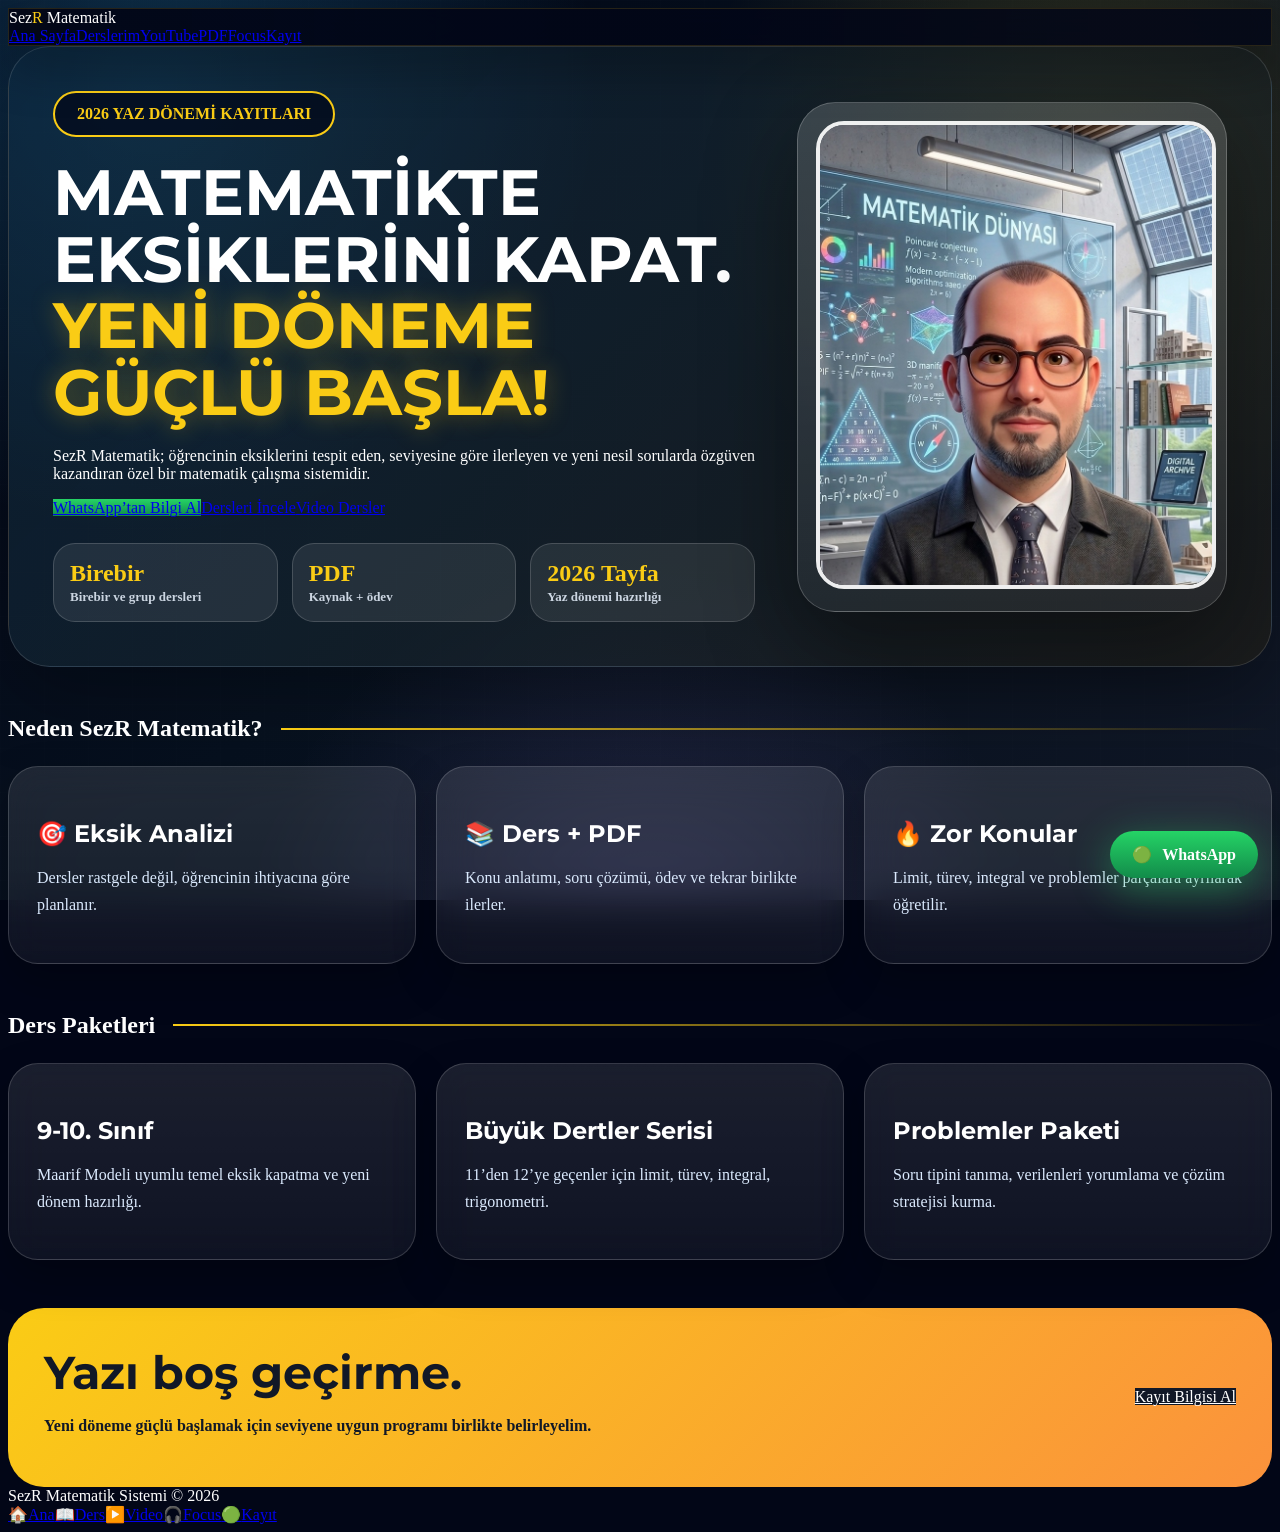
==== commit 19a67405: "Add files via upload" ====
--- a/index.html
+++ b/index.html
@@ -44,7 +44,7 @@
 <h1>Matematikte eksiklerini kapat. <span class="gold">Yeni döneme güçlü başla!</span></h1>
 <p class="lead">SezR Matematik; öğrencinin eksiklerini tespit eden, seviyesine göre ilerleyen ve yeni nesil sorularda özgüven kazandıran özel bir matematik çalışma sistemidir.</p>
 <div class="actions"><a class="btn green" href="https://wa.me/905058266949?text=Merhaba%20SezR%20Matematik%20dersleri%20hakk%C4%B1nda%20bilgi%20almak%20istiyorum">WhatsApp’tan Bilgi Al</a><a class="btn" href="dersler.html">Dersleri İncele</a><a class="btn red" href="youtube.html">Video Dersler</a></div>
-<div class="stats"><div class="stat"><b>1:1</b><span>Kişiye özel plan</span></div><div class="stat"><b>PDF</b><span>Kaynak + ödev</span></div><div class="stat"><b>2026</b><span>Yaz dönemi hazırlığı</span></div></div>
+<div class="stats"><div class="stat"><b>Birebir</b><span>Birebir ve grup dersleri</span></div><div class="stat"><b>PDF</b><span>Kaynak + ödev</span></div><div class="stat"><b>2026 Tayfa</b><span>Yaz dönemi hazırlığı</span></div></div>
 </div>
 <div class="hero-profile"><img src="profil.jpg?v=16" alt="SezR Matematik"></div>
 </section>
@@ -55,7 +55,7 @@
 </div></section>
 <section><h2 class="section-title">Ders Paketleri</h2><div class="simple-grid">
 <div class="mini-card"><h3>9-10. Sınıf</h3><p>Maarif Modeli uyumlu temel eksik kapatma ve yeni dönem hazırlığı.</p></div>
-<div class="mini-card"><h3>Büyük Dertler</h3><p>11’den 12’ye geçenler için limit, türev, integral, trigonometri.</p></div>
+<div class="mini-card"><h3>Büyük Dertler Serisi</h3><p>11’den 12’ye geçenler için limit, türev, integral, trigonometri.</p></div>
 <div class="mini-card"><h3>Problemler Paketi</h3><p>Soru tipini tanıma, verilenleri yorumlama ve çözüm stratejisi kurma.</p></div>
 </div></section>
 <section><div class="cta-clean"><div><h2>Yazı boş geçirme.</h2><p>Yeni döneme güçlü başlamak için seviyene uygun programı birlikte belirleyelim.</p></div><div class="actions"><a class="btn" href="iletisim.html">Kayıt Bilgisi Al</a></div></div></section>
